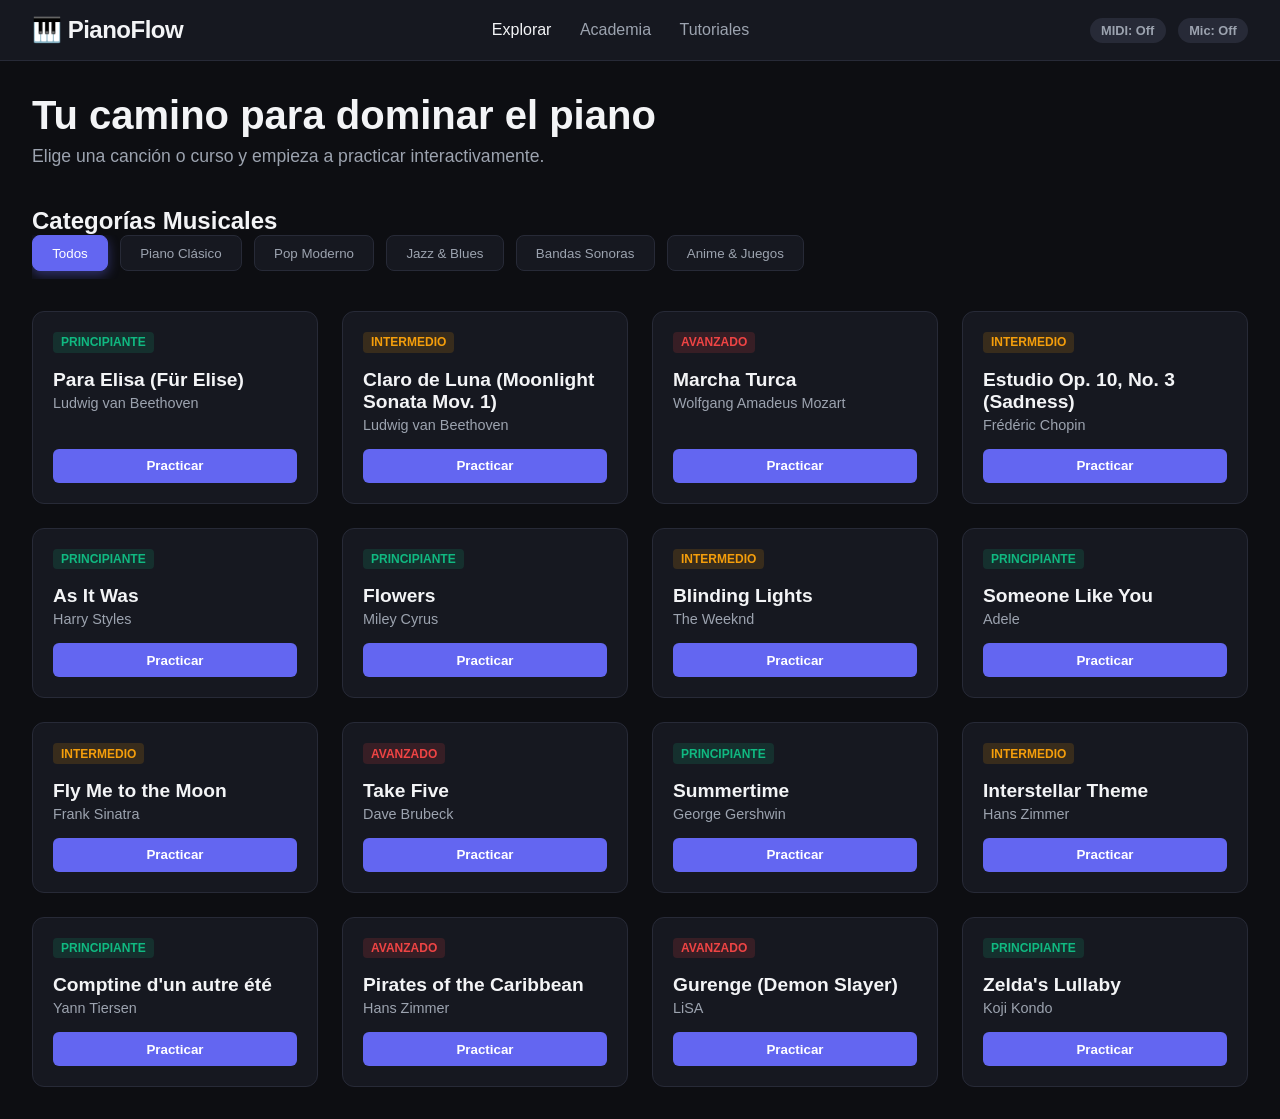
==== index.html @ f84037a0 "Academia de Piano NOCTURNA - Versión 1.0 Implementación inicial de NOCTURNA, academia interactiva de" ====
<!DOCTYPE html>
<html lang="es">
<head>
    <meta charset="UTF-8">
    <meta name="viewport" content="width=device-width, initial-scale=1.0">
    <title>PianoFlow - Aprende Piano Interactivo</title>
    <link rel="stylesheet" href="styles.css">
    <link rel="manifest" href="manifest.webmanifest">
</head>
<body>
    <header class="main-header">
        <div class="logo">🎹 PianoFlow</div>
        <nav class="nav-links">
            <a href="index.html" class="active">Explorar</a>
            <a href="academia.html">Academia</a>
            <a href="tutoriales.html">Tutoriales</a>
        </nav>
        <div class="hardware-status">
            <span id="midi-indicator" class="status-badge disconnected">MIDI: Off</span>
            <span id="mic-indicator" class="status-badge disconnected">Mic: Off</span>
        </div>
    </header>

    <main class="dashboard">
        <section class="welcome-banner">
            <h1>Tu camino para dominar el piano</h1>
            <p>Elige una canción o curso y empieza a practicar interactivamente.</p>
        </section>

        <section class="categories-section">
            <h2>Categorías Musicales</h2>
            <div class="category-tabs">
                <button class="category-btn active" data-category="all">Todos</button>
                <button class="category-btn" data-category="clasico">Piano Clásico</button>
                <button class="category-btn" data-category="pop">Pop Moderno</button>
                <button class="category-btn" data-category="jazz">Jazz & Blues</button>
                <button class="category-btn" data-category="soundtracks">Bandas Sonoras</button>
                <button class="category-btn" data-category="anime">Anime & Juegos</button>
            </div>
        </section>

        <section class="songs-section">
            <div class="songs-grid" id="songs-container">
                <!-- Se inyecta dinámicamente desde app.js -->
            </div>
        </section>
    </main>

    <script src="app.js"></script>
</body>
</html>
---- styles.css ----
/* Paleta de Colores de Nivel Premium - Modo Oscuro */
:root {
    --bg-main: #0d0e12;
    --bg-surface: #161820;
    --bg-surface-hover: #1f222e;
    --accent: #6366f1;
    --accent-glow: rgba(99, 102, 241, 0.4);
    --text-main: #f3f4f6;
    --text-muted: #9ca3af;
    --easy: #10b981;
    --medium: #f59e0b;
    --hard: #ef4444;
}

* {
    box-sizing: border-box;
    margin: 0;
    padding: 0;
}

body {
    background-color: var(--bg-main);
    color: var(--text-main);
    font-family: -apple-system, BlinkMacSystemFont, "Segoe UI", Roboto, Helvetica, Arial, sans-serif;
    overflow-x: hidden;
}

/* Header General */
.main-header {
    display: flex;
    justify-content: space-between;
    align-items: center;
    background-color: var(--bg-surface);
    padding: 1rem 2rem;
    border-bottom: 1px solid #272a37;
}

.logo {
    font-size: 1.5rem;
    font-weight: bold;
    letter-spacing: -0.5px;
}

.nav-links a {
    color: var(--text-muted);
    text-decoration: none;
    margin-right: 1.5rem;
    font-weight: 500;
    transition: color 0.3s;
}

.nav-links a:hover, .nav-links a.active {
    color: var(--text-main);
}

/* Indicadores de Hardware */
.status-badge {
    padding: 0.3rem 0.7rem;
    border-radius: 20px;
    font-size: 0.8rem;
    font-weight: bold;
    margin-left: 0.5rem;
}
.status-badge.disconnected {
    background-color: #272a37;
    color: var(--text-muted);
}
.status-badge.connected {
    background-color: var(--easy);
    color: #fff;
    box-shadow: 0 0 10px var(--easy);
}

/* Dashboard Layout */
.dashboard {
    padding: 2rem;
    max-width: 1400px;
    margin: 0 auto;
}

.welcome-banner {
    margin-bottom: 2.5rem;
}
.welcome-banner h1 {
    font-size: 2.5rem;
    margin-bottom: 0.5rem;
}
.welcome-banner p {
    color: var(--text-muted);
    font-size: 1.1rem;
}

/* Filtros de Categorías */
.category-tabs {
    display: flex;
    gap: 0.75rem;
    margin-bottom: 2rem;
    overflow-x: auto;
    padding-bottom: 0.5rem;
}

.category-btn {
    background-color: var(--bg-surface);
    color: var(--text-muted);
    border: 1px solid #272a37;
    padding: 0.6rem 1.2rem;
    border-radius: 8px;
    cursor: pointer;
    font-weight: 500;
    white-space: nowrap;
    transition: all 0.2s;
}

.category-btn:hover, .category-btn.active {
    background-color: var(--accent);
    color: #fff;
    border-color: var(--accent);
    box-shadow: 0 4px 12px var(--accent-glow);
}

/* Grid de Canciones */
.songs-grid {
    display: grid;
    grid-template-columns: repeat(auto-fill, minmax(280px, 1fr));
    gap: 1.5rem;
}

.song-card {
    background-color: var(--bg-surface);
    border: 1px solid #272a37;
    border-radius: 12px;
    padding: 1.25rem;
    display: flex;
    flex-direction: column;
    justify-content: space-between;
    transition: transform 0.3s, border-color 0.3s;
}

.song-card:hover {
    transform: translateY(-4px);
    border-color: var(--accent);
}

.song-info h3 {
    font-size: 1.2rem;
    margin-bottom: 0.25rem;
}

.song-info p {
    color: var(--text-muted);
    font-size: 0.9rem;
    margin-bottom: 1rem;
}

.difficulty-badge {
    display: inline-block;
    font-size: 0.75rem;
    font-weight: bold;
    padding: 0.2rem 0.5rem;
    border-radius: 4px;
    margin-bottom: 1rem;
    text-transform: uppercase;
}
.difficulty-badge.principiante { background: rgba(16, 185, 129, 0.15); color: var(--easy); }
.difficulty-badge.intermedio { background: rgba(245, 158, 11, 0.15); color: var(--medium); }
.difficulty-badge.avanzado { background: rgba(239, 68, 68, 0.15); color: var(--hard); }

.btn-primary {
    background-color: var(--accent);
    color: #fff;
    border: none;
    padding: 0.6rem;
    border-radius: 6px;
    font-weight: bold;
    cursor: pointer;
    transition: background 0.2s;
    width: 100%;
}

.btn-primary:hover {
    background-color: #4f46e5;
}

/* Sala de Ensayo (Estudio MIDI) */
.studio-body {
    display: flex;
    flex-direction: column;
    height: 100vh;
    overflow: hidden;
}

.studio-header {
    display: flex;
    justify-content: space-between;
    align-items: center;
    background-color: var(--bg-surface);
    padding: 0.75rem 2rem;
    border-bottom: 1px solid #272a37;
}

.btn-back {
    background: none;
    border: 1px solid #272a37;
    color: var(--text-main);
    padding: 0.5rem 1rem;
    border-radius: 6px;
    cursor: pointer;
}

.studio-controls {
    display: flex;
    align-items: center;
    gap: 2rem;
}

.control-group {
    display: flex;
    flex-direction: column;
    font-size: 0.85rem;
}

.btn-toggle {
    background-color: #272a37;
    color: var(--text-muted);
    border: none;
    padding: 0.5rem 1rem;
    border-radius: 6px;
    cursor: pointer;
    font-weight: bold;
}
.btn-toggle.active {
    background-color: var(--accent);
    color: #fff;
}

.studio-container {
    flex: 1;
    display: flex;
    flex-direction: column;
    background-color: #050608;
    position: relative;
}

.visualizer-wrapper {
    flex: 1;
    position: relative;
    width: 100%;
}

#flowkey-canvas {
    width: 100%;
    height: 100%;
    display: block;
}

.notes-cursor {
    position: absolute;
    left: 20%;
    top: 0;
    bottom: 0;
    width: 3px;
    background-color: #38bdf8;
    box-shadow: 0 0 10px #38bdf8;
    z-index: 5;
}

/* Teclado Virtual Inferior */
.piano-keyboard-container {
    height: 140px;
    background-color: #111;
    border-top: 4px solid #222;
    position: relative;
}

.piano-keyboard {
    display: flex;
    height: 100%;
    width: 100%;
    padding: 0 20px;
}

.piano-key {
    flex: 1;
    height: 100%;
    background-color: #fff;
    border: 1px solid #ccc;
    border-radius: 0 0 4px 4px;
    cursor: pointer;
    position: relative;
}

.piano-key.active-key {
    background-color: #38bdf8 !important;
}

/* Academia Extra Layout */
.academy-grid {
    display: grid;
    grid-template-columns: repeat(auto-fit, minmax(300px, 1fr));
    gap: 2rem;
    margin-top: 1rem;
}
.academy-card {
    background: var(--bg-surface);
    border: 1px solid #272a37;
    border-radius: 12px;
    padding: 2rem;
}
.academy-card h3 { margin-bottom: 0.5rem; }
.academy-card p { color: var(--text-muted); margin-bottom: 1.5rem; }
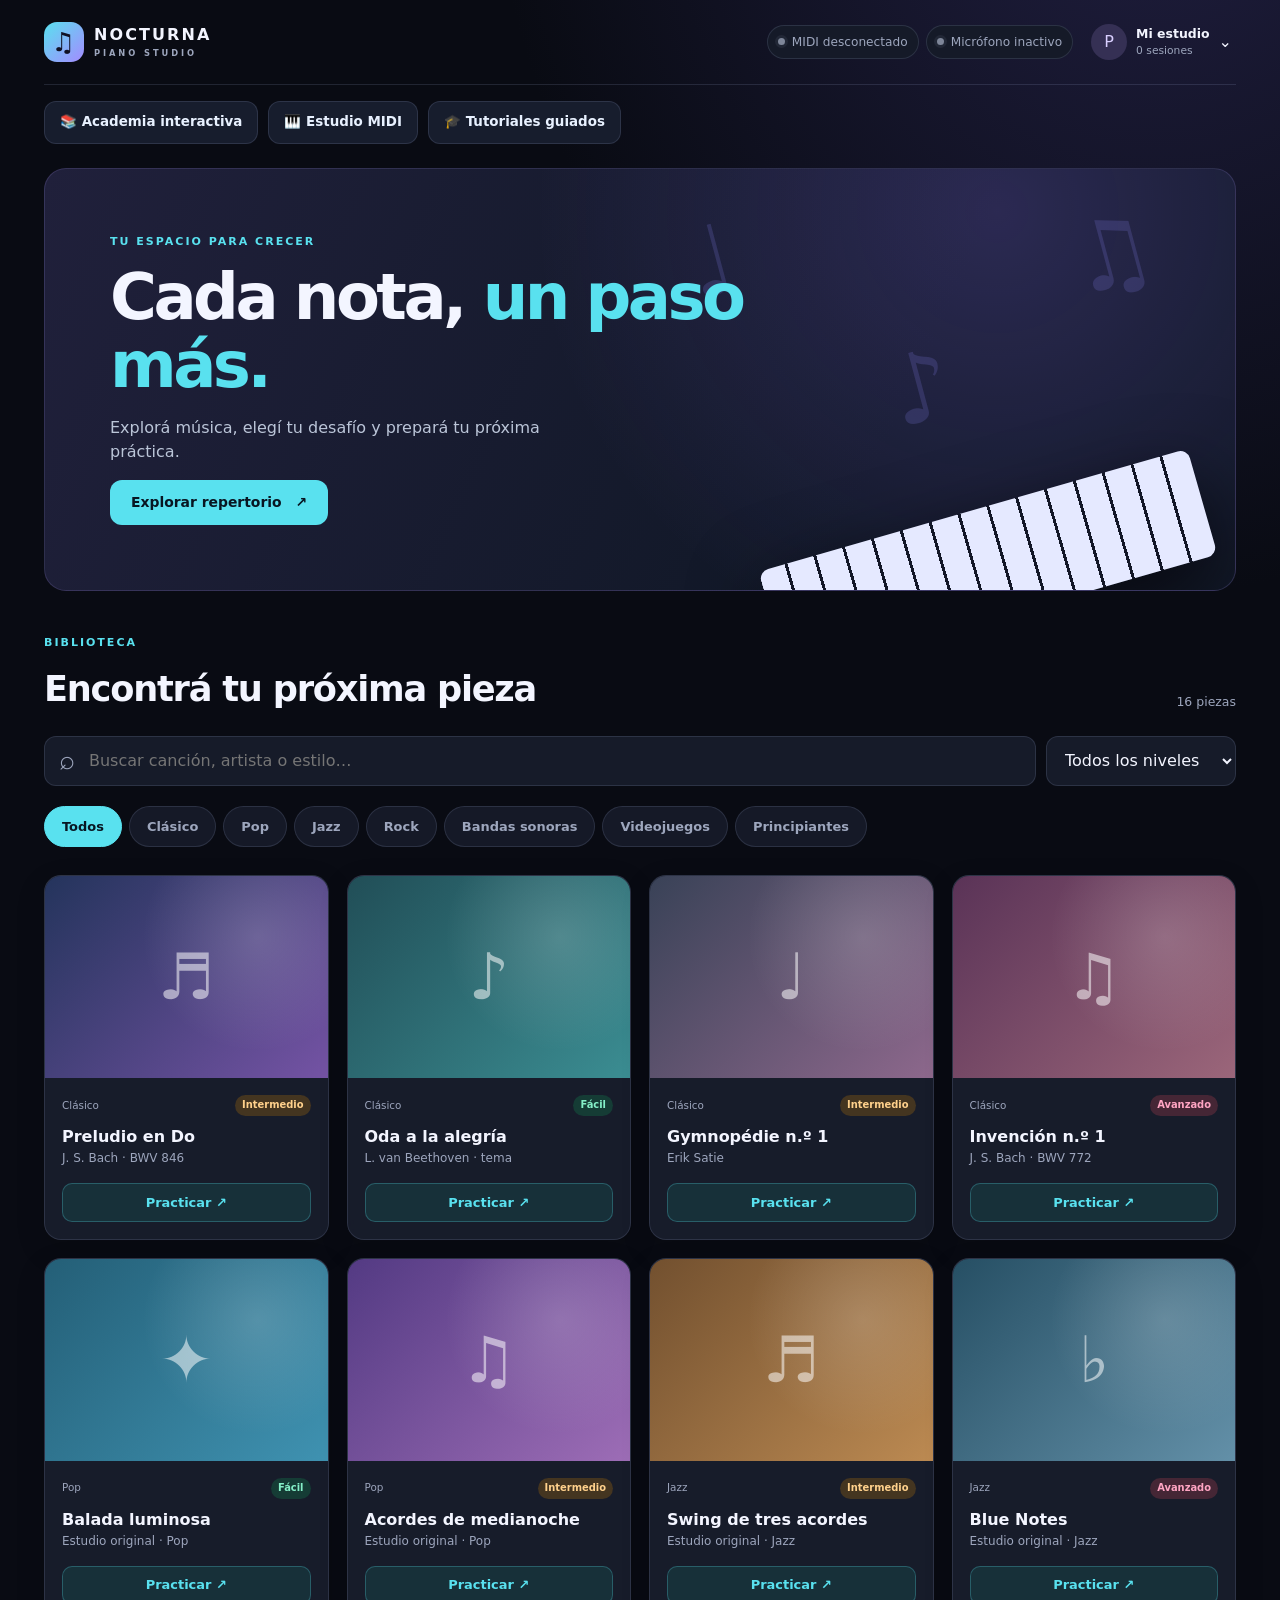
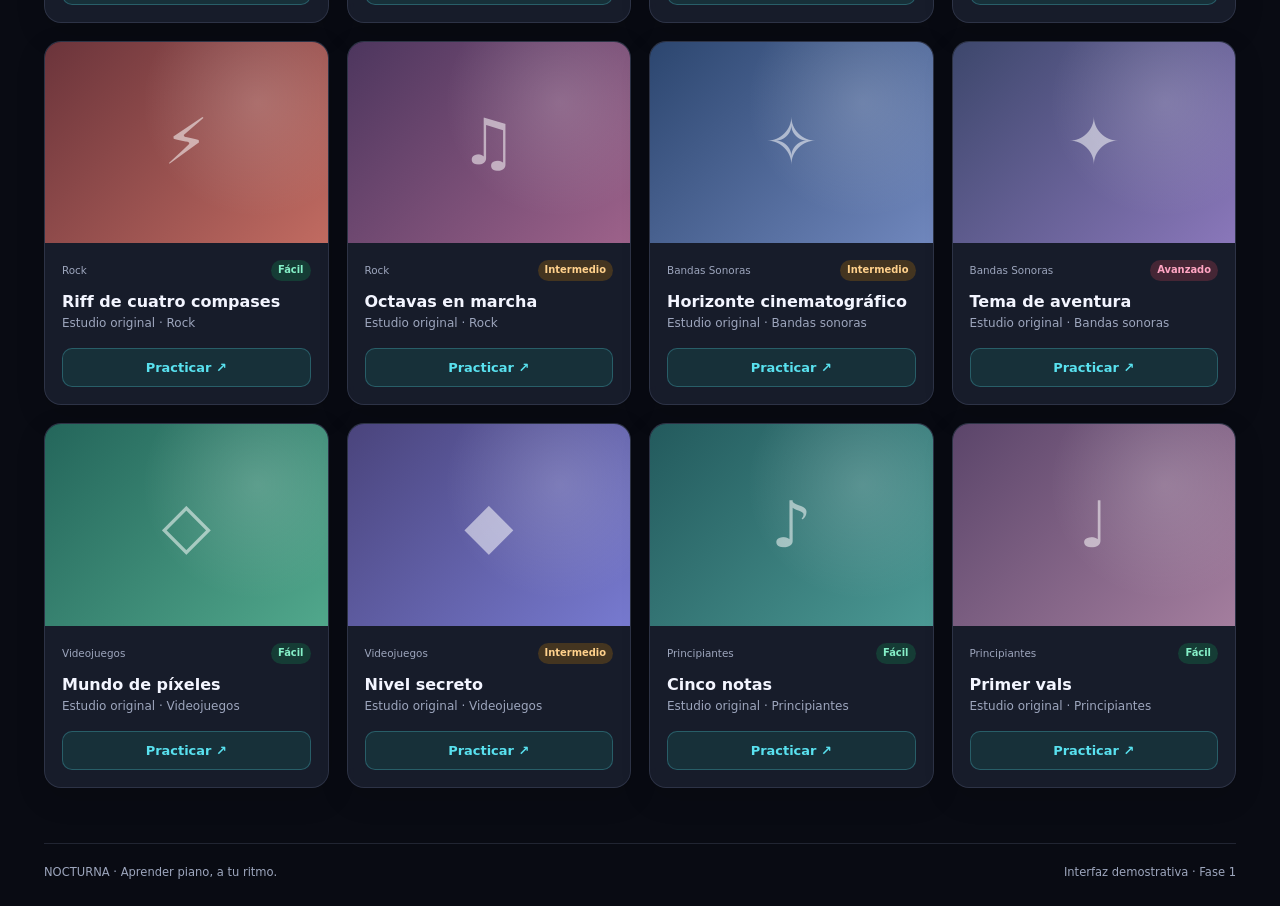
==== commit 8af24c45: "Actualiza reproductor interactivo NOCTURNA Implementación de mejoras en la academia de piano NOCTURN" ====
--- a/index.html
+++ b/index.html
@@ -1,51 +1,97 @@
-<!DOCTYPE html>
+<!doctype html>
 <html lang="es">
 <head>
-    <meta charset="UTF-8">
-    <meta name="viewport" content="width=device-width, initial-scale=1.0">
-    <title>PianoFlow - Aprende Piano Interactivo</title>
-    <link rel="stylesheet" href="styles.css">
-    <link rel="manifest" href="manifest.webmanifest">
+  <meta charset="utf-8">
+  <meta name="viewport" content="width=device-width,initial-scale=1,viewport-fit=cover">
+  <meta name="theme-color" content="#090b13">
+  <meta name="description" content="Academia de Piano: explorá repertorio y prepará tu sesión de práctica.">
+  <link rel="manifest" href="./manifest.webmanifest">
+  <link rel="icon" href="./icon.svg" type="image/svg+xml">
+  <link rel="stylesheet" href="./styles.css">
+  <script type="module" src="./app.js"></script>
+  <title>NOCTURNA — Academia de Piano</title>
 </head>
 <body>
-    <header class="main-header">
-        <div class="logo">🎹 PianoFlow</div>
-        <nav class="nav-links">
-            <a href="index.html" class="active">Explorar</a>
-            <a href="academia.html">Academia</a>
-            <a href="tutoriales.html">Tutoriales</a>
-        </nav>
-        <div class="hardware-status">
-            <span id="midi-indicator" class="status-badge disconnected">MIDI: Off</span>
-            <span id="mic-indicator" class="status-badge disconnected">Mic: Off</span>
+<div class="orientation-gate" id="orientation-gate" role="dialog" aria-modal="true" aria-labelledby="orientation-title"><div class="orientation-card"><div class="rotate-symbol" aria-hidden="true">↻</div><p class="orientation-kicker">NOCTURNA · PIANO STUDIO</p><h2 id="orientation-title">Un pequeño giro para empezar</h2><p>Girá tu dispositivo a posición horizontal para disfrutar del teclado y la práctica interactiva.</p><span class="orientation-hint">La pantalla se adapta automáticamente</span></div></div>
+<a class="skip-link" href="#main">Ir al contenido</a>
+<div class="app-shell">
+  <header class="topbar">
+    <a class="brand" href="#explorar" aria-label="Nocturna, ir al inicio">
+      <span class="brand-mark" aria-hidden="true">♫</span>
+      <span>NOCTURNA<small>PIANO STUDIO</small></span>
+    </a>
+    <div class="topbar-right">
+      <div class="hardware-status" role="group" aria-label="Estado del hardware">
+        <span class="hardware-item" id="midi-status" role="status"><i class="status-dot" aria-hidden="true"></i><span>MIDI desconectado</span></span>
+        <span class="hardware-item" id="mic-status" role="status"><i class="status-dot" aria-hidden="true"></i><span>Micrófono inactivo</span></span>
+      </div>
+      <button class="profile" id="profile-button" type="button" aria-label="Ver progreso del perfil" aria-expanded="false" aria-controls="profile-panel">
+        <span class="avatar" aria-hidden="true">P</span><span class="profile-text">Mi estudio<small id="profile-progress">0 sesiones</small></span>
+        <span aria-hidden="true">⌄</span>
+      </button>
+    </div>
+    <div class="profile-panel" id="profile-panel" hidden>
+      <strong>Tu progreso</strong>
+      <p id="profile-detail">Todavía no comenzaste una sesión.</p>
+      <p class="muted">Fase 1: progreso de apertura de prácticas, no evaluación musical.</p>
+    </div>
+  </header>
+
+  <nav class="academy-nav" aria-label="Áreas de aprendizaje"><a class="nav-chip" href="./academia.html">📚 Academia interactiva</a><a class="nav-chip" href="./estudio-midi.html">🎹 Estudio MIDI</a><a class="nav-chip" href="./tutoriales.html">🎓 Tutoriales guiados</a></nav><main id="main">
+    <section class="explore-view" id="explorar" aria-labelledby="explore-title">
+      <div class="hero">
+        <div class="hero-copy">
+          <p class="eyebrow">TU ESPACIO PARA CRECER</p>
+          <h1 id="explore-title">Cada nota, <em>un paso más.</em></h1>
+          <p>Explorá música, elegí tu desafío y prepará tu próxima práctica.</p>
+          <a href="#catalogo" class="button button-primary">Explorar repertorio <span aria-hidden="true">↗</span></a>
         </div>
-    </header>
+        <div class="hero-art" aria-hidden="true"><span>♩</span><span>♪</span><span>♫</span><div class="hero-keys"></div></div>
+      </div>
 
-    <main class="dashboard">
-        <section class="welcome-banner">
-            <h1>Tu camino para dominar el piano</h1>
-            <p>Elige una canción o curso y empieza a practicar interactivamente.</p>
-        </section>
+      <section class="catalog-section" id="catalogo" aria-labelledby="catalog-title">
+        <div class="section-head"><div><p class="eyebrow">BIBLIOTECA</p><h2 id="catalog-title">Encontrá tu próxima pieza</h2></div><span class="count" id="results-count" aria-live="polite"></span></div>
+        <div class="catalog-controls">
+          <label class="search"><span aria-hidden="true">⌕</span><span class="sr-only">Buscar por canción, autor o estilo</span><input id="song-search" type="search" placeholder="Buscar canción, artista o estilo…" autocomplete="off"></label>
+          <label class="difficulty-filter"><span class="sr-only">Filtrar por dificultad</span><select id="difficulty-filter"><option value="all">Todos los niveles</option><option value="facil">Fácil</option><option value="intermedio">Intermedio</option><option value="avanzado">Avanzado</option></select></label>
+        </div>
+        <div class="tabs" role="tablist" aria-label="Categorías musicales" id="category-tabs">
+          <button type="button" role="tab" aria-selected="true" tabindex="0" data-category="Todos">Todos</button>
+          <button type="button" role="tab" aria-selected="false" tabindex="-1" data-category="Clásico">Clásico</button>
+          <button type="button" role="tab" aria-selected="false" tabindex="-1" data-category="Pop">Pop</button>
+          <button type="button" role="tab" aria-selected="false" tabindex="-1" data-category="Jazz">Jazz</button>
+          <button type="button" role="tab" aria-selected="false" tabindex="-1" data-category="Rock">Rock</button>
+          <button type="button" role="tab" aria-selected="false" tabindex="-1" data-category="Bandas Sonoras">Bandas sonoras</button>
+          <button type="button" role="tab" aria-selected="false" tabindex="-1" data-category="Videojuegos">Videojuegos</button>
+          <button type="button" role="tab" aria-selected="false" tabindex="-1" data-category="Principiantes">Principiantes</button>
+        </div>
+        <div class="song-grid" id="song-grid" aria-live="polite"></div>
+        <p class="empty-state" id="empty-state" hidden>No encontramos piezas con esos filtros. Probá otra búsqueda.</p>
+      </section>
+    </section>
 
-        <section class="categories-section">
-            <h2>Categorías Musicales</h2>
-            <div class="category-tabs">
-                <button class="category-btn active" data-category="all">Todos</button>
-                <button class="category-btn" data-category="clasico">Piano Clásico</button>
-                <button class="category-btn" data-category="pop">Pop Moderno</button>
-                <button class="category-btn" data-category="jazz">Jazz & Blues</button>
-                <button class="category-btn" data-category="soundtracks">Bandas Sonoras</button>
-                <button class="category-btn" data-category="anime">Anime & Juegos</button>
-            </div>
-        </section>
-
-        <section class="songs-section">
-            <div class="songs-grid" id="songs-container">
-                <!-- Se inyecta dinámicamente desde app.js -->
-            </div>
-        </section>
-    </main>
-
-    <script src="app.js"></script>
+    <section class="player-view" id="practica" aria-labelledby="player-title" hidden>
+      <div class="player-heading"><button class="back-link" id="back-button" type="button">← Volver al catálogo</button><div><p class="eyebrow">ESTUDIO INTERACTIVO · FASE 1</p><h1 id="player-title">Prepará tu práctica</h1><p id="player-artist" class="muted"></p></div></div>
+      <div class="player-shell">
+        <div class="player-toolbar">
+          <div class="tool-group">
+            <button class="tool-button" id="metronome-button" type="button" aria-pressed="false" title="Activar metrónomo visual">♩ <span>Metrónomo</span></button>
+            <button class="tool-button active" id="mode-button" type="button" aria-pressed="true" title="Alternar modo de práctica">◷ <span id="mode-label">Modo espera</span></button>
+          </div>
+          <div class="tool-group bpm-group"><label for="bpm-range">Velocidad <output id="bpm-value" for="bpm-range">80 BPM</output></label><input id="bpm-range" type="range" min="40" max="180" step="5" value="80"></div>
+        </div>
+        <div class="progress-row"><span id="progress-label">Preparación · 0%</span><progress id="song-progress" max="100" value="0">0%</progress><span id="progress-percent">0%</span></div>
+        <div class="score-stage" id="score-stage" aria-label="Área de partitura, pendiente de implementación en Fase 4">
+          <div class="stage-top"><span class="stage-tag"><i class="status-dot" aria-hidden="true"></i> VISTA PREVIA</span><span>4/4 · Do mayor</span></div>
+          <div class="staff-preview" aria-hidden="true"><div class="staff-lines"><span class="clef">𝄞</span><span class="mock-note n1">●</span><span class="mock-note n2">●</span><span class="mock-note n3">●</span><span class="mock-note n4">●</span><span class="cursor"></span></div><div class="staff-lines bass"><span class="clef">𝄢</span><span class="mock-note n2">●</span><span class="mock-note n3">●</span><span class="mock-note n1">●</span></div></div>
+          <div class="stage-message"><strong>Tu partitura aparecerá acá</strong><span>En esta fase se valida el diseño del reproductor. La lectura, sincronización y captura MIDI se incorporarán después.</span></div>
+          <div class="keyboard-preview" aria-hidden="true"></div>
+        </div>
+        <div class="player-footer"><p id="practice-feedback" role="status">Modo espera seleccionado. La detección de notas todavía no está implementada.</p><button class="button button-secondary" id="reset-button" type="button">Restablecer vista</button></div>
+      </div>
+    </section>
+  </main>
+  <footer class="site-footer"><span>NOCTURNA · Aprender piano, a tu ritmo.</span><span>Interfaz demostrativa · Fase 1</span></footer>
+</div>
 </body>
-</html>
+</html>
--- a/styles.css
+++ b/styles.css
@@ -1,310 +1,44 @@
-/* Paleta de Colores de Nivel Premium - Modo Oscuro */
-:root {
-    --bg-main: #0d0e12;
-    --bg-surface: #161820;
-    --bg-surface-hover: #1f222e;
-    --accent: #6366f1;
-    --accent-glow: rgba(99, 102, 241, 0.4);
-    --text-main: #f3f4f6;
-    --text-muted: #9ca3af;
-    --easy: #10b981;
-    --medium: #f59e0b;
-    --hard: #ef4444;
-}
+/* NOCTURNA — Fase 1 · Mobile first, sin dependencias */
+:root{color-scheme:dark;--color-bg-primary:#090b13;--color-surface:#131725;--color-surface-raised:#1b2032;--color-accent:#59e1ef;--color-violet:#a48bff;--color-text:#f3f5ff;--color-muted:#9da6bd;--color-border:rgba(191,204,255,.13);--color-success:#63e6b0;--color-warning:#ffd58c;--color-danger:#ff9aaf;--font-main:Inter,ui-sans-serif,system-ui,-apple-system,"Segoe UI",sans-serif;--radius-lg:22px;--shadow-soft:0 20px 60px rgba(0,0,0,.24)}
+*{box-sizing:border-box}html{scroll-behavior:smooth}body{margin:0;background:radial-gradient(ellipse 70% 45% at 90% -10%,#222044 0,transparent 75%),var(--color-bg-primary);color:var(--color-text);font-family:var(--font-main);line-height:1.5;min-height:100vh}button,input,select{font:inherit}button{cursor:pointer}a{color:inherit;text-decoration:none}button:focus-visible,a:focus-visible,input:focus-visible,select:focus-visible{outline:3px solid var(--color-accent);outline-offset:3px}button:disabled{opacity:.55;cursor:not-allowed}[hidden]{display:none!important}.sr-only{position:absolute;width:1px;height:1px;padding:0;margin:-1px;overflow:hidden;clip:rect(0,0,0,0);white-space:nowrap;border:0}.skip-link{position:absolute;top:-100px;left:16px;background:var(--color-accent);color:#06111a;padding:12px;z-index:99}.skip-link:focus{top:8px}
+.app-shell{width:min(100%,1500px);margin:auto;padding:0 18px}.topbar{position:relative;display:flex;align-items:center;justify-content:space-between;gap:12px;padding:20px 0;border-bottom:1px solid var(--color-border)}.brand{display:flex;align-items:center;gap:10px;font-size:1rem;font-weight:850;letter-spacing:.13em;line-height:1.1}.brand small{display:block;font-size:.52rem;letter-spacing:.35em;color:var(--color-muted);margin-top:6px}.brand-mark{display:grid;place-items:center;width:40px;height:40px;border-radius:13px;background:linear-gradient(135deg,var(--color-accent),var(--color-violet));color:#101124;font-size:1.65rem}.topbar-right{display:flex;align-items:center;gap:14px}.hardware-status{display:flex;flex-wrap:wrap;gap:7px}.hardware-item{display:inline-flex;align-items:center;gap:7px;border:1px solid var(--color-border);background:#151a28;border-radius:99px;padding:7px 10px;color:var(--color-muted);font-size:.69rem;white-space:nowrap}.status-dot{display:inline-block;width:7px;height:7px;flex:none;border-radius:50%;background:#7e8699;box-shadow:0 0 0 3px rgba(126,134,153,.12)}.hardware-item.connected .status-dot{background:var(--color-success);box-shadow:0 0 0 3px rgba(99,230,176,.16)}.hardware-item.connected{color:var(--color-success)}.profile{display:flex;align-items:center;gap:9px;background:transparent;color:var(--color-text);border:0;text-align:left;padding:4px}.avatar{display:grid;place-items:center;width:36px;height:36px;border-radius:50%;background:#353054;color:#d9cfff}.profile-text{font-size:.78rem;font-weight:700}.profile-text small{display:block;color:var(--color-muted);font-size:.67rem;font-weight:400}.profile-panel{position:absolute;z-index:20;right:0;top:calc(100% - 5px);width:min(320px,95vw);padding:20px;background:#1c2234;border:1px solid var(--color-border);border-radius:16px;box-shadow:var(--shadow-soft)}.profile-panel p{font-size:.85rem;margin-bottom:0}
+.hero{position:relative;display:grid;grid-template-columns:1fr;min-height:300px;overflow:hidden;margin:24px 0 44px;padding:32px 26px;border:1px solid rgba(179,158,255,.16);border-radius:var(--radius-lg);background:radial-gradient(circle at 80% 10%,rgba(147,111,255,.2),transparent 45%),linear-gradient(115deg,#20203b,#111827 70%)}.hero-copy{position:relative;z-index:1;max-width:650px}.eyebrow{margin:0 0 12px;color:var(--color-accent);font-size:.69rem;font-weight:800;letter-spacing:.18em}.hero h1{margin:0;font-size:clamp(2.15rem,5vw,4.2rem);line-height:1.07;letter-spacing:-.055em}.hero h1 em{font-style:normal;color:var(--color-accent)}.hero p:not(.eyebrow){color:#bbc5d8;max-width:500px}.button{display:inline-flex;align-items:center;justify-content:center;gap:14px;min-height:45px;padding:11px 20px;border-radius:12px;border:1px solid transparent;font-size:.87rem;font-weight:750;transition:transform .2s ease,filter .2s ease,background .2s ease}.button:hover{transform:translateY(-2px);filter:brightness(1.09)}.button-primary{background:var(--color-accent);color:#081622}.button-secondary{border-color:var(--color-border);background:#252b3b;color:var(--color-text)}.hero-art{display:none;position:absolute;inset:0 0 0 50%;overflow:hidden}.hero-art>span{position:absolute;font-size:6rem;color:rgba(144,137,255,.18);transform:rotate(-15deg)}.hero-art>span:nth-child(1){top:5%;left:8%}.hero-art>span:nth-child(2){top:35%;left:42%}.hero-art>span:nth-child(3){top:3%;left:72%}.hero-keys{position:absolute;bottom:-28px;right:4%;width:75%;height:110px;transform:rotate(-16deg);border-radius:10px;background:repeating-linear-gradient(90deg,#e5e9ff 0 27px,#131727 27px 30px);box-shadow:0 30px 80px #000a}
+.section-head{display:flex;justify-content:space-between;align-items:end;gap:12px}.section-head h2{margin:0 0 20px;font-size:clamp(1.5rem,3vw,2.2rem);letter-spacing:-.035em}.count{font-size:.78rem;color:var(--color-muted);margin-bottom:24px}.catalog-controls{display:grid;gap:10px;grid-template-columns:1fr;margin-bottom:20px}.search{display:flex;align-items:center;gap:12px;background:#161b29;border:1px solid var(--color-border);border-radius:12px;padding:0 14px}.search>span{font-size:1.7rem;color:var(--color-muted)}.search input{width:100%;min-height:48px;background:transparent;color:var(--color-text);border:0;outline:0}.search:focus-within{border-color:var(--color-accent)}.difficulty-filter select{min-height:50px;width:100%;border:1px solid var(--color-border);border-radius:12px;background:#161b29;color:var(--color-text);padding:0 14px}.tabs{display:flex;overflow:auto;gap:7px;padding:0 0 14px;margin-bottom:14px;scrollbar-width:thin}.tabs button{flex:none;padding:10px 17px;border-radius:99px;border:1px solid var(--color-border);background:#151927;color:var(--color-muted);font-size:.81rem;font-weight:650}.tabs button[aria-selected=true]{background:var(--color-accent);border-color:var(--color-accent);color:#081622}.song-grid{display:grid;grid-template-columns:repeat(2,minmax(0,1fr));gap:14px}.song-card{min-width:0;overflow:hidden;border:1px solid var(--color-border);border-radius:17px;background:rgba(28,33,49,.8);backdrop-filter:blur(14px);box-shadow:0 10px 30px rgba(0,0,0,.13);transition:transform .22s ease,box-shadow .22s ease,border-color .22s ease}.song-card:hover{transform:translateY(-4px);box-shadow:var(--shadow-soft);border-color:rgba(89,225,239,.38)}.cover{position:relative;display:grid;place-items:center;aspect-ratio:1.6;overflow:hidden;background:linear-gradient(135deg,var(--cover-a),var(--cover-b));font-size:clamp(2rem,5vw,4rem);color:#fff8}.cover:after{content:"";position:absolute;inset:0;background:radial-gradient(circle at 75% 30%,#ffffff2a,transparent 45%)}.card-body{padding:14px}.card-meta{display:flex;justify-content:space-between;align-items:center;gap:4px;font-size:.65rem;color:var(--color-muted)}.difficulty{border-radius:99px;padding:3px 7px;font-size:.62rem;font-weight:800;white-space:nowrap}.difficulty.facil{background:#153c35;color:#85f0c8}.difficulty.intermedio{background:#443520;color:#ffd18c}.difficulty.avanzado{background:#452635;color:#ffa5c3}.song-card h3{font-size:1rem;margin:11px 0 2px;line-height:1.25;overflow-wrap:anywhere}.artist{color:var(--color-muted);font-size:.75rem;margin:0 0 16px}.practice-button{display:block;width:100%;min-height:39px;border-radius:10px;border:1px solid rgba(89,225,239,.26);background:#173039;color:var(--color-accent);font-weight:750;font-size:.81rem}.practice-button:hover{background:#1d4550}.empty-state{padding:36px;text-align:center;color:var(--color-muted);border:1px dashed var(--color-border);border-radius:14px}
+.player-view{padding:26px 0 40px}.player-heading{display:flex;flex-direction:column;align-items:flex-start;gap:18px;margin-bottom:22px}.back-link{background:none;border:0;color:var(--color-accent);padding:8px 0;font-weight:700}.player-heading h1{font-size:clamp(1.5rem,3vw,2.4rem);margin:0}.muted{color:var(--color-muted)}.player-heading p:last-child{margin:6px 0 0}.player-shell{background:#121725;border:1px solid var(--color-border);border-radius:20px;padding:14px;box-shadow:var(--shadow-soft)}.player-toolbar{display:flex;flex-direction:column;gap:18px;justify-content:space-between;padding:5px 2px 18px}.tool-group{display:flex;align-items:center;gap:8px;flex-wrap:wrap}.tool-button{padding:10px 12px;border:1px solid var(--color-border);background:#202637;border-radius:10px;color:var(--color-text);font-size:.78rem}.tool-button.active{border-color:var(--color-accent);color:var(--color-accent);background:#16343d}.bpm-group{display:flex;flex-direction:column;align-items:stretch;gap:6px}.bpm-group label{font-size:.75rem;color:var(--color-muted)}.bpm-group output{font-weight:800;color:var(--color-text);margin-left:10px}.bpm-group input{accent-color:var(--color-accent);width:100%}.progress-row{display:grid;grid-template-columns:auto minmax(0,1fr) auto;align-items:center;gap:10px;margin-bottom:12px;color:var(--color-muted);font-size:.7rem}.progress-row progress{width:100%;height:7px;accent-color:var(--color-accent)}.score-stage{position:relative;display:flex;flex-direction:column;min-height:390px;overflow:hidden;border:1px solid #252a39;border-radius:15px;background:radial-gradient(ellipse at 50% 10%,#1b2335,#090c15 65%)}.stage-top{display:flex;justify-content:space-between;padding:17px;gap:10px;color:var(--color-muted);font-size:.69rem}.stage-tag{display:flex;align-items:center;gap:8px;color:var(--color-accent);font-weight:750}.stage-tag .status-dot{background:var(--color-accent)}.staff-preview{width:min(85%,640px);margin:30px auto 0;opacity:.5}.staff-lines{position:relative;height:75px;margin:0 0 25px;background:repeating-linear-gradient(to bottom,transparent 0 13px,#aebbd2 13px 14px,transparent 14px 15px)}.clef{position:absolute;top:-24px;left:5px;font-size:5.5rem;line-height:1}.mock-note{position:absolute;font-size:1.35rem;color:#d6e6fa}.n1{left:29%;top:8px}.n2{left:43%;top:25px}.n3{left:57%;top:0}.n4{left:72%;top:16px}.cursor{position:absolute;top:-8px;bottom:-8px;left:25%;width:3px;background:var(--color-accent);box-shadow:0 0 18px var(--color-accent)}.stage-message{display:flex;flex-direction:column;align-items:center;gap:7px;text-align:center;margin:8px auto 35px;padding:0 24px;max-width:470px}.stage-message strong{font-size:1rem}.stage-message span{font-size:.76rem;color:var(--color-muted)}.keyboard-preview{margin-top:auto;height:64px;background:repeating-linear-gradient(90deg,#cfd6e5 0 28px,#222734 28px 30px);opacity:.24;border-radius:0 0 12px 12px}.player-footer{display:flex;flex-wrap:wrap;justify-content:space-between;align-items:center;gap:10px;padding:14px 3px 0}.player-footer p{font-size:.77rem;color:var(--color-muted);max-width:660px}.site-footer{display:flex;flex-wrap:wrap;justify-content:space-between;gap:10px;margin:55px 0 25px;padding-top:20px;border-top:1px solid var(--color-border);font-size:.72rem;color:var(--color-muted)}
+@media(min-width:640px){.app-shell{padding:0 28px}.catalog-controls{grid-template-columns:minmax(0,1fr) 190px}.song-grid{grid-template-columns:repeat(3,minmax(0,1fr));gap:18px}.cover{aspect-ratio:1.4}.card-body{padding:17px}.hero{padding:50px}.hero-art{display:block}.player-toolbar{flex-direction:row;align-items:center}.bpm-group{min-width:170px}.player-shell{padding:22px}.score-stage{min-height:470px}}
+@media(min-width:1024px){.app-shell{padding:0 44px}.song-grid{grid-template-columns:repeat(4,minmax(0,1fr))}.hero{min-height:355px;padding:65px}.player-heading{flex-direction:row;align-items:center;gap:50px}.hardware-item{font-size:.76rem}}
+@media(max-width:580px){.topbar{align-items:flex-start}.topbar-right{flex-direction:column-reverse;align-items:flex-end;gap:6px}.hardware-status{flex-direction:column;align-items:flex-end}.hardware-item{padding:4px 7px;font-size:.62rem}.profile-text{display:none}.brand{font-size:.84rem}.song-card h3{font-size:.88rem}.card-body{padding:11px}.card-meta{align-items:flex-start;flex-direction:column}.cover{aspect-ratio:1.25}.progress-row{grid-template-columns:1fr auto}.progress-row progress{grid-column:1/-1;grid-row:2}}
+@media(prefers-reduced-motion:reduce){*,*:before,*:after{scroll-behavior:auto!important;transition:none!important;animation:none!important}}
 
-* {
-    box-sizing: border-box;
-    margin: 0;
-    padding: 0;
-}
+.academy-nav{display:flex;gap:10px;flex-wrap:wrap;padding:16px 0 0}.nav-chip{display:inline-flex;align-items:center;min-height:43px;border:1px solid var(--color-border);background:#171d2d;color:#e8f1ff;padding:9px 15px;border-radius:12px;font-size:.84rem;font-weight:750}.nav-chip:hover{border-color:var(--color-accent);background:#223449}
 
-body {
-    background-color: var(--bg-main);
-    color: var(--text-main);
-    font-family: -apple-system, BlinkMacSystemFont, "Segoe UI", Roboto, Helvetica, Arial, sans-serif;
-    overflow-x: hidden;
-}
 
-/* Header General */
-.main-header {
-    display: flex;
-    justify-content: space-between;
-    align-items: center;
-    background-color: var(--bg-surface);
-    padding: 1rem 2rem;
-    border-bottom: 1px solid #272a37;
-}
+/* NOCTURNA · motor de práctica horizontal y adaptable */
+.orientation-gate{display:none;position:fixed;inset:0;z-index:9999;align-items:center;justify-content:center;padding:28px;background:radial-gradient(circle at 50% 35%,#202b49 0,#090d18 65%);color:#f5f7ff;text-align:center}
+.orientation-card{width:min(430px,100%);padding:30px 24px;border:1px solid rgba(155,177,255,.22);border-radius:26px;background:rgba(19,25,43,.88);box-shadow:0 25px 90px #0009;backdrop-filter:blur(18px)}
+.rotate-symbol{display:grid;place-items:center;width:86px;height:86px;margin:0 auto 22px;border:1px solid #59e1ef66;border-radius:25px;color:#59e1ef;font-size:3.4rem;animation:rotate-device 2.8s ease-in-out infinite}
+.orientation-kicker{color:#59e1ef;font-size:.68rem;font-weight:800;letter-spacing:.2em}.orientation-card h2{margin:8px 0;font-size:1.65rem;line-height:1.1}.orientation-card p:not(.orientation-kicker){color:#c0c9dc;font-size:.9rem;line-height:1.6}.orientation-hint{display:inline-block;margin-top:12px;color:#91a0bd;font-size:.72rem}
+@keyframes rotate-device{0%,15%{transform:rotate(0) scale(1)}45%,70%{transform:rotate(90deg) scale(1.05)}100%{transform:rotate(90deg) scale(1)}}
+@media (max-width:800px) and (orientation:portrait){.orientation-gate{display:flex}}
+.premium-player{display:flex;flex-direction:column;gap:10px;min-height:0;margin:12px 0 0;padding:14px;border:1px solid rgba(199,154,69,.23);border-radius:20px;background:linear-gradient(145deg,#121d30,#0b1220 72%);color:#f7f4ec;box-shadow:0 18px 55px rgba(12,20,34,.18)}
+.premium-player-head,.player-controls,.live-keyboard-label{display:flex;align-items:center;justify-content:space-between;gap:12px;flex-wrap:wrap}.premium-player-head h3{margin:4px 0;color:#fff;font-size:1.15rem}.premium-player-head p{margin:3px 0 0;color:#aebbd0;font-size:.73rem}.engine-badges{display:flex;gap:7px;flex-wrap:wrap}.engine-badge{border:1px solid #60708a66;border-radius:99px;padding:6px 9px;color:#b8c5d8;font-size:.65rem;white-space:nowrap}.engine-badge.connected{border-color:#4bd5a2;color:#8bf0c5}.player-controls{padding:8px 0}.engine-play{display:inline-flex;align-items:center;justify-content:center;gap:10px;min-width:160px;min-height:48px;padding:10px 18px;border:0;border-radius:13px;background:linear-gradient(135deg,#f1d49a,#c79a45);color:#17243a;font-weight:900;box-shadow:0 8px 22px #c79a4533}.engine-play span{font-size:.86rem}.engine-reset{width:45px;height:45px;border:1px solid #71809b66;border-radius:12px;background:#202c40;color:#f5e8cc;font-size:1.5rem}.volume-control{display:flex;align-items:center;gap:9px;color:#c1cad8;font-size:.72rem}.volume-control input{width:110px;accent-color:#d6b16c}.wait-control{display:flex;align-items:center;gap:7px;color:#d9e1ee;font-size:.75rem}.wait-control input{accent-color:#59e1ef}.engine-time{margin-left:auto;color:#aebbd0;font-variant-numeric:tabular-nums;font-size:.78rem}
+.falling-stage{position:relative;min-height:180px;height:clamp(180px,34vh,360px);overflow:hidden;border:1px solid #71809b33;border-radius:14px;background:linear-gradient(180deg,#101a2b,#0a101c);isolation:isolate}.falling-stage canvas{display:block;width:100%;height:100%}.execution-line{position:absolute;left:0;right:0;bottom:15%;height:2px;background:#59e1ef;box-shadow:0 0 14px #59e1efaa;pointer-events:none}.execution-line span{position:absolute;right:8px;top:-19px;color:#59e1ef;font-size:.55rem;font-weight:900;letter-spacing:.15em}.live-keyboard-wrap{min-width:0}.live-keyboard-label{padding:3px 2px 8px;color:#e9e2d3;font-size:.67rem}.live-keyboard-label span{color:#aebbd0;font-size:.66rem}.live-keyboard{position:relative;display:flex;width:100%;height:clamp(82px,17vh,142px);overflow:hidden;border-radius:0 0 9px 9px;background:#090d16;touch-action:pan-y;user-select:none}.live-key{position:relative;flex:1;min-width:0;height:100%;border:1px solid #9aa4b4;border-top:0;border-radius:0 0 5px 5px;background:linear-gradient(180deg,#fff 0%,#e5e8ed 100%);color:#5d6879;z-index:1;display:flex;align-items:flex-end;justify-content:center;padding:0 0 7px;font-size:clamp(.48rem,1.1vw,.68rem)}.live-key.black{position:absolute;top:0;height:62%;width:3.1%;z-index:3;border:1px solid #05070c;border-radius:0 0 4px 4px;background:linear-gradient(90deg,#080b11,#303b4b 50%,#080b11);color:#fff;padding-bottom:4px;box-shadow:0 4px 6px #0008}.live-key.active{background:#d8b76f!important;color:#17243a;box-shadow:inset 0 -7px 0 #9b7130,0 0 18px #f4cf7c88}.live-key.expected{background:#b7f0e5!important;box-shadow:inset 0 -7px 0 #4b9e91,0 0 18px #59e1ef88}.engine-footnote{color:#8e9bb2;font-size:.62rem;line-height:1.45}.legacy-mode-controls,.studio-sheet,.studio-controlbar,.studio-progress,.studio-feedback,.studio-keyboard-head,.studio-keys,.studio-help{display:none!important}
+@media (orientation:landscape) and (max-height:520px){.topbar{position:relative;padding-top:9px;padding-bottom:9px}.shell{padding-top:8px;padding-bottom:12px}.studio-hero{display:none}.studio-layout{grid-template-columns:minmax(150px,210px) minmax(0,1fr);gap:12px}.studio-side{max-height:calc(100vh - 85px);overflow:auto}.studio-main{min-width:0}.premium-player{gap:5px;margin-top:4px;padding:8px}.premium-player-head h3{font-size:.95rem}.premium-player-head p{font-size:.62rem}.player-controls{padding:2px 0}.engine-play{min-height:38px;min-width:130px}.engine-reset{height:36px;width:38px}.falling-stage{height:clamp(120px,31vh,190px);min-height:120px}.live-keyboard{height:clamp(65px,18vh,95px)}.engine-footnote{display:none}.studio-toolbar{margin-bottom:4px}.studio-modes{display:none}}
+@media(max-width:520px){.premium-player{padding:10px}.engine-play{min-width:132px}.volume-control input{width:75px}.engine-time{margin-left:0}.live-keyboard{height:94px}}
+@media(prefers-reduced-motion:reduce){.rotate-symbol{animation:none}}
 
-.logo {
-    font-size: 1.5rem;
-    font-weight: bold;
-    letter-spacing: -0.5px;
-}
+/* El estudio activo toma el viewport completo: sin scroll vertical de la página. */
+body:has(#studio.active){overflow:hidden}
+body:has(#studio.active) .topbar,body:has(#studio.active) .nav,body:has(#studio.active) .app-footer{display:none!important}
+body:has(#studio.active) #studio{position:fixed;inset:0;z-index:100;display:flex!important;flex-direction:column;width:100%;height:100vh;height:100dvh;max-height:100dvh;overflow:hidden;padding:12px 16px;background:var(--cream)}
+body:has(#studio.active) .studio-hero{display:none}
+body:has(#studio.active) .studio-layout{display:grid;grid-template-columns:minmax(170px,225px) minmax(0,1fr);flex:1;min-height:0;overflow:hidden;gap:12px}
+body:has(#studio.active) .studio-side{min-height:0;overflow:hidden;display:flex;flex-direction:column}
+body:has(#studio.active) .studio-list{min-height:0;overflow:auto}
+body:has(#studio.active) .studio-main{min-height:0;overflow:hidden;display:flex;flex-direction:column}
+body:has(#studio.active) .premium-player{flex:1;min-height:0;overflow:hidden}
+body:has(#studio.active) .falling-stage{flex:1;min-height:100px;height:auto}
+body:has(#studio.active) .live-keyboard{flex:none}
+@media(max-width:700px) and (orientation:landscape){body:has(#studio.active) #studio{padding:7px 9px}body:has(#studio.active) .studio-layout{grid-template-columns:minmax(115px,155px) minmax(0,1fr);gap:7px}body:has(#studio.active) .studio-side-title{font-size:.7rem}body:has(#studio.active) .premium-player{padding:7px;gap:4px}body:has(#studio.active) .falling-stage{min-height:75px}body:has(#studio.active) .live-keyboard{height:68px}}
 
-.nav-links a {
-    color: var(--text-muted);
-    text-decoration: none;
-    margin-right: 1.5rem;
-    font-weight: 500;
-    transition: color 0.3s;
-}
-
-.nav-links a:hover, .nav-links a.active {
-    color: var(--text-main);
-}
-
-/* Indicadores de Hardware */
-.status-badge {
-    padding: 0.3rem 0.7rem;
-    border-radius: 20px;
-    font-size: 0.8rem;
-    font-weight: bold;
-    margin-left: 0.5rem;
-}
-.status-badge.disconnected {
-    background-color: #272a37;
-    color: var(--text-muted);
-}
-.status-badge.connected {
-    background-color: var(--easy);
-    color: #fff;
-    box-shadow: 0 0 10px var(--easy);
-}
-
-/* Dashboard Layout */
-.dashboard {
-    padding: 2rem;
-    max-width: 1400px;
-    margin: 0 auto;
-}
-
-.welcome-banner {
-    margin-bottom: 2.5rem;
-}
-.welcome-banner h1 {
-    font-size: 2.5rem;
-    margin-bottom: 0.5rem;
-}
-.welcome-banner p {
-    color: var(--text-muted);
-    font-size: 1.1rem;
-}
-
-/* Filtros de Categorías */
-.category-tabs {
-    display: flex;
-    gap: 0.75rem;
-    margin-bottom: 2rem;
-    overflow-x: auto;
-    padding-bottom: 0.5rem;
-}
-
-.category-btn {
-    background-color: var(--bg-surface);
-    color: var(--text-muted);
-    border: 1px solid #272a37;
-    padding: 0.6rem 1.2rem;
-    border-radius: 8px;
-    cursor: pointer;
-    font-weight: 500;
-    white-space: nowrap;
-    transition: all 0.2s;
-}
-
-.category-btn:hover, .category-btn.active {
-    background-color: var(--accent);
-    color: #fff;
-    border-color: var(--accent);
-    box-shadow: 0 4px 12px var(--accent-glow);
-}
-
-/* Grid de Canciones */
-.songs-grid {
-    display: grid;
-    grid-template-columns: repeat(auto-fill, minmax(280px, 1fr));
-    gap: 1.5rem;
-}
-
-.song-card {
-    background-color: var(--bg-surface);
-    border: 1px solid #272a37;
-    border-radius: 12px;
-    padding: 1.25rem;
-    display: flex;
-    flex-direction: column;
-    justify-content: space-between;
-    transition: transform 0.3s, border-color 0.3s;
-}
-
-.song-card:hover {
-    transform: translateY(-4px);
-    border-color: var(--accent);
-}
-
-.song-info h3 {
-    font-size: 1.2rem;
-    margin-bottom: 0.25rem;
-}
-
-.song-info p {
-    color: var(--text-muted);
-    font-size: 0.9rem;
-    margin-bottom: 1rem;
-}
-
-.difficulty-badge {
-    display: inline-block;
-    font-size: 0.75rem;
-    font-weight: bold;
-    padding: 0.2rem 0.5rem;
-    border-radius: 4px;
-    margin-bottom: 1rem;
-    text-transform: uppercase;
-}
-.difficulty-badge.principiante { background: rgba(16, 185, 129, 0.15); color: var(--easy); }
-.difficulty-badge.intermedio { background: rgba(245, 158, 11, 0.15); color: var(--medium); }
-.difficulty-badge.avanzado { background: rgba(239, 68, 68, 0.15); color: var(--hard); }
-
-.btn-primary {
-    background-color: var(--accent);
-    color: #fff;
-    border: none;
-    padding: 0.6rem;
-    border-radius: 6px;
-    font-weight: bold;
-    cursor: pointer;
-    transition: background 0.2s;
-    width: 100%;
-}
-
-.btn-primary:hover {
-    background-color: #4f46e5;
-}
-
-/* Sala de Ensayo (Estudio MIDI) */
-.studio-body {
-    display: flex;
-    flex-direction: column;
-    height: 100vh;
-    overflow: hidden;
-}
-
-.studio-header {
-    display: flex;
-    justify-content: space-between;
-    align-items: center;
-    background-color: var(--bg-surface);
-    padding: 0.75rem 2rem;
-    border-bottom: 1px solid #272a37;
-}
-
-.btn-back {
-    background: none;
-    border: 1px solid #272a37;
-    color: var(--text-main);
-    padding: 0.5rem 1rem;
-    border-radius: 6px;
-    cursor: pointer;
-}
-
-.studio-controls {
-    display: flex;
-    align-items: center;
-    gap: 2rem;
-}
-
-.control-group {
-    display: flex;
-    flex-direction: column;
-    font-size: 0.85rem;
-}
-
-.btn-toggle {
-    background-color: #272a37;
-    color: var(--text-muted);
-    border: none;
-    padding: 0.5rem 1rem;
-    border-radius: 6px;
-    cursor: pointer;
-    font-weight: bold;
-}
-.btn-toggle.active {
-    background-color: var(--accent);
-    color: #fff;
-}
-
-.studio-container {
-    flex: 1;
-    display: flex;
-    flex-direction: column;
-    background-color: #050608;
-    position: relative;
-}
-
-.visualizer-wrapper {
-    flex: 1;
-    position: relative;
-    width: 100%;
-}
-
-#flowkey-canvas {
-    width: 100%;
-    height: 100%;
-    display: block;
-}
-
-.notes-cursor {
-    position: absolute;
-    left: 20%;
-    top: 0;
-    bottom: 0;
-    width: 3px;
-    background-color: #38bdf8;
-    box-shadow: 0 0 10px #38bdf8;
-    z-index: 5;
-}
-
-/* Teclado Virtual Inferior */
-.piano-keyboard-container {
-    height: 140px;
-    background-color: #111;
-    border-top: 4px solid #222;
-    position: relative;
-}
-
-.piano-keyboard {
-    display: flex;
-    height: 100%;
-    width: 100%;
-    padding: 0 20px;
-}
-
-.piano-key {
-    flex: 1;
-    height: 100%;
-    background-color: #fff;
-    border: 1px solid #ccc;
-    border-radius: 0 0 4px 4px;
-    cursor: pointer;
-    position: relative;
-}
-
-.piano-key.active-key {
-    background-color: #38bdf8 !important;
-}
-
-/* Academia Extra Layout */
-.academy-grid {
-    display: grid;
-    grid-template-columns: repeat(auto-fit, minmax(300px, 1fr));
-    gap: 2rem;
-    margin-top: 1rem;
-}
-.academy-card {
-    background: var(--bg-surface);
-    border: 1px solid #272a37;
-    border-radius: 12px;
-    padding: 2rem;
-}
-.academy-card h3 { margin-bottom: 0.5rem; }
-.academy-card p { color: var(--text-muted); margin-bottom: 1.5rem; }
+.engine-midi-connect{min-height:38px;padding:8px 11px;border:1px solid #60708a66;border-radius:10px;background:#202c40;color:#dce6f5;font-size:.68rem;font-weight:750}
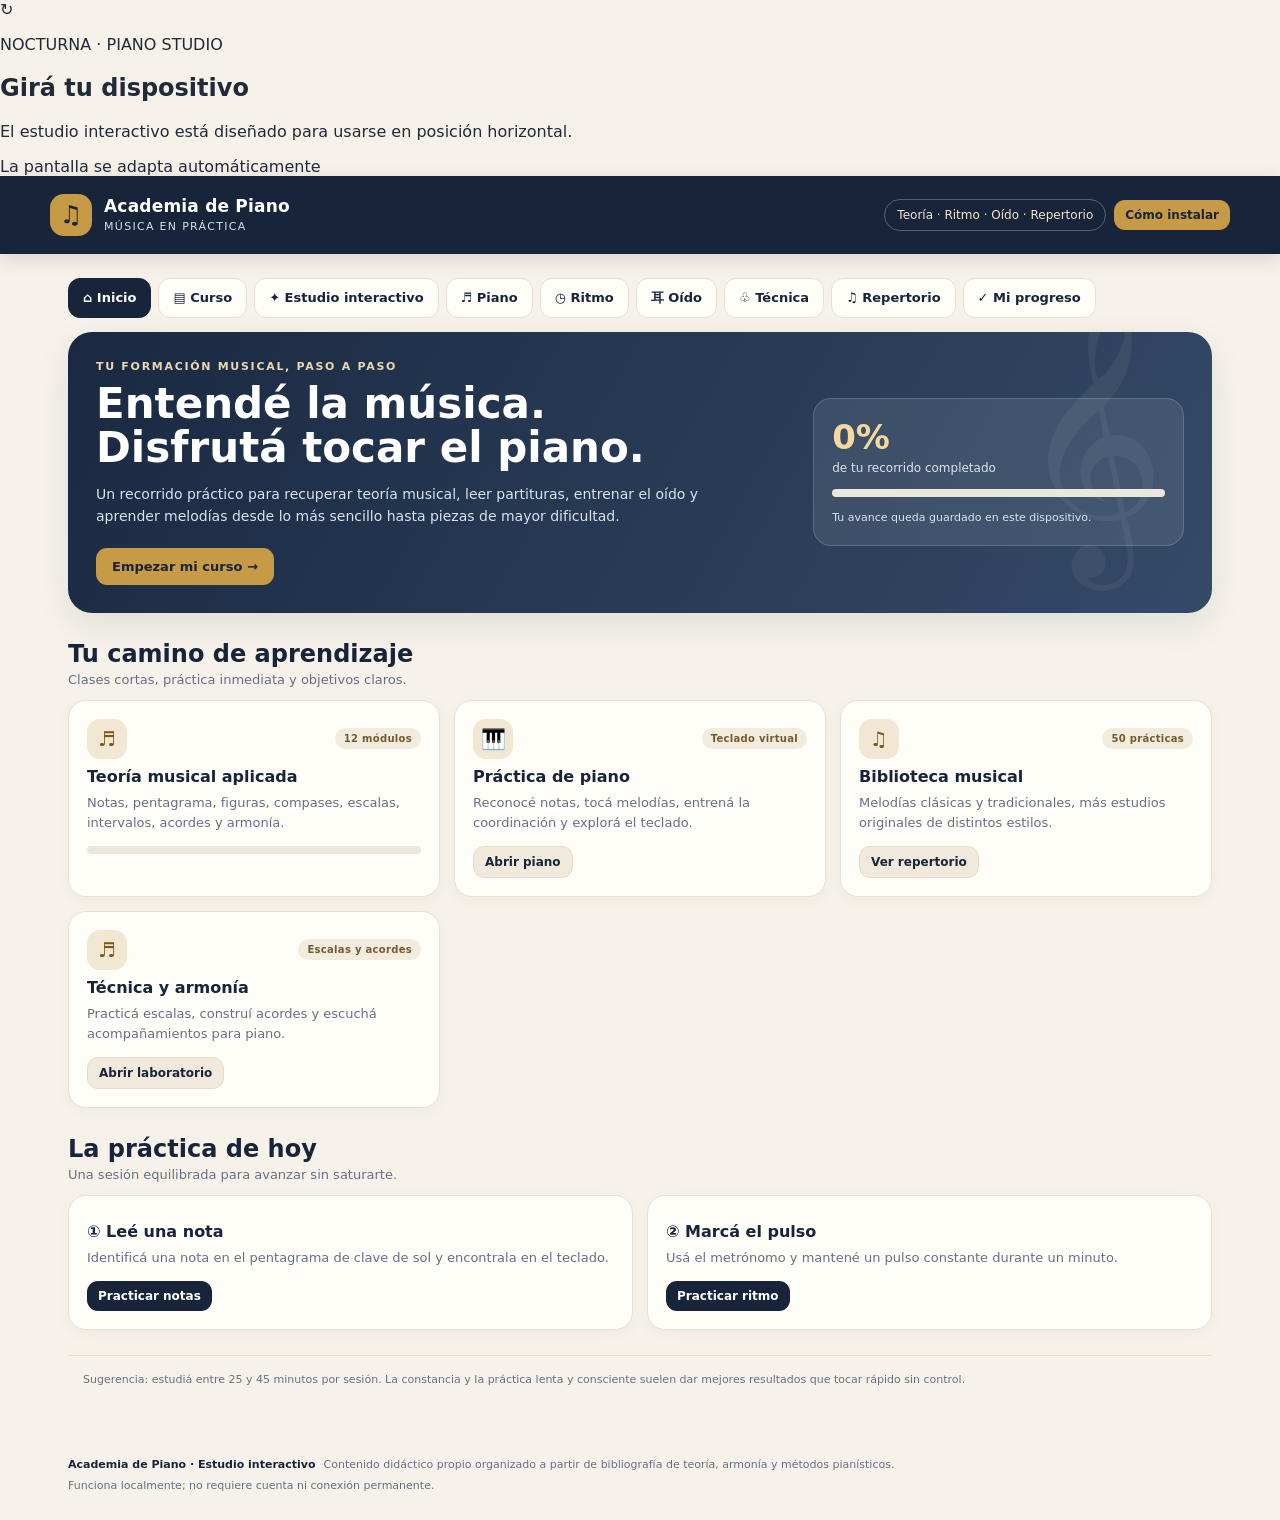
==== commit 2edd45be: "Academia de Piano · Aprendé tocando Academia de Piano es una app gratuita para aprender piano paso a" ====
--- a/index.html
+++ b/index.html
@@ -1,97 +1,252 @@
 <!doctype html>
 <html lang="es">
 <head>
-  <meta charset="utf-8">
-  <meta name="viewport" content="width=device-width,initial-scale=1,viewport-fit=cover">
-  <meta name="theme-color" content="#090b13">
-  <meta name="description" content="Academia de Piano: explorá repertorio y prepará tu sesión de práctica.">
-  <link rel="manifest" href="./manifest.webmanifest">
-  <link rel="icon" href="./icon.svg" type="image/svg+xml">
-  <link rel="stylesheet" href="./styles.css">
-  <script type="module" src="./app.js"></script>
-  <title>NOCTURNA — Academia de Piano</title>
+<meta charset="utf-8">
+<meta name="viewport" content="width=device-width,initial-scale=1,viewport-fit=cover">
+<meta name="theme-color" content="#17243a">
+<meta name="apple-mobile-web-app-capable" content="yes">
+<meta name="apple-mobile-web-app-status-bar-style" content="black-translucent">
+<meta name="apple-mobile-web-app-title" content="Academia Piano">
+<link rel="icon" href="icon.svg" type="image/svg+xml">
+<link rel="apple-touch-icon" href="icon-192.png">
+<meta name="description" content="Curso interactivo de teoría musical y piano: lectura, ritmo, oído, teclado y repertorio progresivo.">
+<link rel="manifest" href="manifest.webmanifest">
+<script defer src="./app.js?v=3.1.0"></script>
+<script defer src="./extras.js?v=3.4.0"></script>
+<title>Academia de Piano | Música en práctica</title>
+<meta name="application-name" content="Academia de Piano">
+<link rel="stylesheet" href="./styles.css?v=3.1.0">
 </head>
 <body>
-<div class="orientation-gate" id="orientation-gate" role="dialog" aria-modal="true" aria-labelledby="orientation-title"><div class="orientation-card"><div class="rotate-symbol" aria-hidden="true">↻</div><p class="orientation-kicker">NOCTURNA · PIANO STUDIO</p><h2 id="orientation-title">Un pequeño giro para empezar</h2><p>Girá tu dispositivo a posición horizontal para disfrutar del teclado y la práctica interactiva.</p><span class="orientation-hint">La pantalla se adapta automáticamente</span></div></div>
-<a class="skip-link" href="#main">Ir al contenido</a>
-<div class="app-shell">
-  <header class="topbar">
-    <a class="brand" href="#explorar" aria-label="Nocturna, ir al inicio">
-      <span class="brand-mark" aria-hidden="true">♫</span>
-      <span>NOCTURNA<small>PIANO STUDIO</small></span>
-    </a>
-    <div class="topbar-right">
-      <div class="hardware-status" role="group" aria-label="Estado del hardware">
-        <span class="hardware-item" id="midi-status" role="status"><i class="status-dot" aria-hidden="true"></i><span>MIDI desconectado</span></span>
-        <span class="hardware-item" id="mic-status" role="status"><i class="status-dot" aria-hidden="true"></i><span>Micrófono inactivo</span></span>
+<div class="orientation-gate" id="orientation-gate" role="dialog" aria-modal="true" aria-labelledby="orientation-title"><div class="orientation-card"><div class="rotate-symbol" aria-hidden="true">↻</div><p class="orientation-kicker">NOCTURNA · PIANO STUDIO</p><h2 id="orientation-title">Girá tu dispositivo</h2><p>El estudio interactivo está diseñado para usarse en posición horizontal.</p><span class="orientation-hint">La pantalla se adapta automáticamente</span></div></div>
+<header class="topbar">
+  <div class="brand"><div class="brand-mark">♫</div><div><h1>Academia de Piano</h1><small>Música en práctica</small></div></div>
+  <div class="top-actions"><span class="top-pill">Teoría · Ritmo · Oído · Repertorio</span><button class="btn btn-primary btn-small" id="installHint">Cómo instalar</button></div>
+</header>
+<main class="shell">
+  <nav class="nav" aria-label="Secciones">
+    <button data-view="home" class="active">⌂ Inicio</button>
+    <button data-view="course">▤ Curso</button>
+    <button data-view="studio">✦ Estudio interactivo</button>
+    <button data-view="piano">♬ Piano</button>
+    <button data-view="rhythm">◷ Ritmo</button>
+    <button data-view="ear">耳 Oído</button>
+    <button data-view="tech">♧ Técnica</button>
+    <button data-view="library">♫ Repertorio</button>
+    <button data-view="progress">✓ Mi progreso</button>
+  </nav>
+
+  <section id="home" class="view active">
+    <div class="hero">
+      <div><div class="eyebrow">Tu formación musical, paso a paso</div><h2>Entendé la música.<br>Disfrutá tocar el piano.</h2><p>Un recorrido práctico para recuperar teoría musical, leer partituras, entrenar el oído y aprender melodías desde lo más sencillo hasta piezas de mayor dificultad.</p><button class="btn btn-primary" onclick="go('course')">Empezar mi curso →</button></div>
+      <div class="hero-stat"><strong id="homePercent">0%</strong><span>de tu recorrido completado</span><div class="progress-track"><div id="homeProgress" class="progress-fill"></div></div><p style="font-size:11px;color:#dce3ed;margin:12px 0 0">Tu avance queda guardado en este dispositivo.</p></div>
+    </div>
+    <div class="section-head"><div><h2>Tu camino de aprendizaje</h2><p>Clases cortas, práctica inmediata y objetivos claros.</p></div></div>
+    <div class="grid">
+      <article class="card"><div class="card-top"><div class="card-icon">♬</div><span class="tag">12 módulos</span></div><h3>Teoría musical aplicada</h3><p>Notas, pentagrama, figuras, compases, escalas, intervalos, acordes y armonía.</p><div class="progress-track"><div class="progress-fill" id="courseProgress"></div></div></article>
+      <article class="card"><div class="card-top"><div class="card-icon">🎹</div><span class="tag">Teclado virtual</span></div><h3>Práctica de piano</h3><p>Reconocé notas, tocá melodías, entrená la coordinación y explorá el teclado.</p><button class="btn btn-light btn-small" style="margin-top:13px" onclick="go('piano')">Abrir piano</button></article>
+      <article class="card"><div class="card-top"><div class="card-icon">♫</div><span class="tag">50 prácticas</span></div><h3>Biblioteca musical</h3><p>Melodías clásicas y tradicionales, más estudios originales de distintos estilos.</p><button class="btn btn-light btn-small" style="margin-top:13px" onclick="go('library')">Ver repertorio</button></article>
+      <article class="card"><div class="card-top"><div class="card-icon">♬</div><span class="tag">Escalas y acordes</span></div><h3>Técnica y armonía</h3><p>Practicá escalas, construí acordes y escuchá acompañamientos para piano.</p><button class="btn btn-light btn-small" style="margin-top:13px" onclick="go('tech')">Abrir laboratorio</button></article>
+    </div>
+    <div class="section-head"><div><h2>La práctica de hoy</h2><p>Una sesión equilibrada para avanzar sin saturarte.</p></div></div>
+    <div class="grid two">
+      <article class="card"><h3>① Leé una nota</h3><p>Identificá una nota en el pentagrama de clave de sol y encontrala en el teclado.</p><button class="btn btn-dark btn-small" style="margin-top:13px" onclick="go('piano')">Practicar notas</button></article>
+      <article class="card"><h3>② Marcá el pulso</h3><p>Usá el metrónomo y mantené un pulso constante durante un minuto.</p><button class="btn btn-dark btn-small" style="margin-top:13px" onclick="go('rhythm')">Practicar ritmo</button></article>
+    </div>
+    <div class="footer-note">Sugerencia: estudiá entre 25 y 45 minutos por sesión. La constancia y la práctica lenta y consciente suelen dar mejores resultados que tocar rápido sin control.</div>
+  </section>
+
+  <section id="studio" class="view">
+    <div class="studio-hero"><div><span class="studio-kicker">ACADEMIA DE PIANO · PRÁCTICA GUIADA</span><h2>Aprendé una canción.<br><em>Una mano a la vez.</em></h2><p>Elegí una pieza y tocá <b>Lección guiada</b>: te muestra cada sección con la mano derecha, luego la izquierda y al final las dos juntas, con dedos y partitura. También podés importar archivos MIDI.</p></div><div class="studio-orbit" aria-hidden="true">♫<small>2<br>MANOS</small></div></div>
+    <div class="studio-layout">
+      <aside class="studio-side">
+        <div class="studio-side-title"><span>01 / REPERTORIO</span><strong>Elegí una canción</strong></div>
+        <input type="search" id="studioSearch" placeholder="Buscar canción o estilo…" aria-label="Buscar canciones">
+        <div class="studio-filters"><button data-studio-filter="Todos" class="selected">Todas</button><button data-studio-filter="Original">Estudios</button><button data-studio-filter="Clásica">Clásicas</button><button data-studio-filter="Tradicional">Tradicionales</button><button data-studio-filter="Otro">Otras</button></div>
+        <div class="studio-import-panel">
+          <label class="midi-import-button" for="midiFileInput">⇧ Importar canción MIDI</label>
+          <input id="midiFileInput" type="file" accept=".mid,.midi,audio/midi" hidden>
+          <label class="split-control" for="handSplit">Separar manos desde
+            <select id="handSplit"><option value="48">Do3</option><option value="55">Sol3</option><option value="60" selected>Do4</option><option value="65">Fa4</option><option value="72">Do5</option></select>
+          </label>
+          <p>Para canciones completas, cargá un archivo .MID/.MIDI. El corte de notas permite separar los registros grave y agudo.</p>
+        </div>
+        <div id="studioList" class="studio-list"></div>
+      </aside>
+      <div class="studio-main">
+        <div class="studio-toolbar studio-compact-header">
+          <div class="studio-title-wrap"><span class="studio-kicker">NOCTURNA · ESTUDIO EN VIVO</span><h2 id="studioTitle">Preludio en Do</h2><p id="studioSubtitle">Práctica interactiva · dos manos</p></div>
+          <div class="studio-header-right"><span id="studioLevel" class="studio-level">Inicial</span><span id="engine-midi" class="engine-badge">MIDI desconectado</span><button id="studio-exit" class="studio-exit" type="button" aria-label="Salir del estudio" title="Salir del estudio">↩</button></div>
+        </div>
+        <section class="premium-player" id="premium-player" aria-label="Reproductor interactivo de piano">
+          <div class="premium-player-head compact-engine-head"><div><span class="studio-kicker">REPRODUCTOR PASO A PASO</span><p id="engine-status" role="status">Elegí una canción y tocá reproducir.</p></div><span id="engine-time" class="engine-time">00:00</span></div>
+          <div class="studio-learnbar" id="studio-learnbar">
+            <button type="button" id="studio-lesson-btn" class="lb-primary">🎓 Lección guiada</button>
+            <button type="button" id="studio-demo-btn">👂 Escuchar</button>
+            <select id="studio-section" aria-label="Elegir sección"></select>
+            <button type="button" id="studio-score-btn" aria-pressed="true">𝄞 Partitura</button>
+            <button type="button" id="studio-lesson-skip" hidden>Saltar ›</button>
+            <button type="button" id="studio-lesson-exit" hidden aria-label="Salir de la lección">✕</button>
+            <span id="studio-streak" class="lb-streak" title="Racha de días practicando" hidden></span>
+            <span id="studio-lesson-text" class="lb-text" role="status"></span>
+          </div>
+          <div id="studioScore" class="learn-score" aria-label="Partitura sincronizada"></div>
+          <div class="falling-stage">
+            <canvas id="fallingNotesCanvas" aria-label="Notas de ambas manos descendiendo hacia el teclado"></canvas>
+            <div class="execution-line"><span>LÍNEA DE IMPACTO</span></div>
+            <div id="engine-instruction" class="engine-instruction" role="status" hidden></div>
+            <div id="studio-results" class="studio-results" role="dialog" aria-label="Resultados" hidden></div>
+            <div class="floating-player-controls" aria-label="Controles de práctica">
+              <button class="engine-play" id="engine-play" type="button" aria-label="Reproducir" title="Reproducir">▶</button>
+              <button class="engine-reset" id="engine-reset" type="button" aria-label="Reiniciar" title="Reiniciar">↺</button>
+              <div class="hand-mode-switch" role="group" aria-label="Elegir mano"><button type="button" data-hand-mode="right" aria-pressed="false">MD</button><button type="button" data-hand-mode="left" aria-pressed="false">MI</button><button type="button" data-hand-mode="both" aria-pressed="true">2 manos</button></div>
+              <label class="wait-control" for="engine-wait"><input id="engine-wait" type="checkbox" checked><span>Esperar</span></label>
+              <label class="speed-control" for="engine-speed"><span>Vel.</span><select id="engine-speed"><option value="0.5">50%</option><option value="0.75">75%</option><option value="1" selected>100%</option><option value="1.25">125%</option></select><span id="engine-speed-value" class="speed-value">100%</span></label>
+              <label class="volume-control" for="engine-volume"><span>Vol.</span><input id="engine-volume" type="range" min="0" max="1" step="0.01" value="0.76"></label>
+              <button class="engine-midi-connect" id="engine-midi-connect" type="button">MIDI</button>
+            </div>
+          </div>
+          <div class="engine-progress-row"><span id="engine-feedback" role="status">En modo espera, tocá las notas que se iluminen.</span><span id="engine-progress-label">0 / 0 pasos · 0%</span><span id="engine-accuracy">—</span></div>
+          <progress id="engine-progress" class="engine-progress" value="0" max="100" aria-label="Progreso de la canción"></progress>
+          <div class="live-keyboard-wrap"><div class="live-keyboard-label"><strong>TECLADO</strong><span id="engine-key-hint">Las notas esperadas se iluminan en el teclado.</span></div><div id="liveKeyboard" class="live-keyboard" aria-label="Teclado virtual interactivo de cuatro octavas"></div></div>
+          <div class="engine-footnote">Audio de piano acústico muestreado (Salamander). Para uso sin conexión, guardá los MP3 correspondientes en ./audio/. Web MIDI requiere un navegador compatible y conexión segura; en iPhone podés usar el teclado virtual.</div>
+          <label class="loop-control"><input id="engine-loop" type="checkbox"> Repetir canción</label>
+        </section>
       </div>
-      <button class="profile" id="profile-button" type="button" aria-label="Ver progreso del perfil" aria-expanded="false" aria-controls="profile-panel">
-        <span class="avatar" aria-hidden="true">P</span><span class="profile-text">Mi estudio<small id="profile-progress">0 sesiones</small></span>
-        <span aria-hidden="true">⌄</span>
-      </button>
-    </div>
-    <div class="profile-panel" id="profile-panel" hidden>
-      <strong>Tu progreso</strong>
-      <p id="profile-detail">Todavía no comenzaste una sesión.</p>
-      <p class="muted">Fase 1: progreso de apertura de prácticas, no evaluación musical.</p>
-    </div>
-  </header>
-
-  <nav class="academy-nav" aria-label="Áreas de aprendizaje"><a class="nav-chip" href="./academia.html">📚 Academia interactiva</a><a class="nav-chip" href="./estudio-midi.html">🎹 Estudio MIDI</a><a class="nav-chip" href="./tutoriales.html">🎓 Tutoriales guiados</a></nav><main id="main">
-    <section class="explore-view" id="explorar" aria-labelledby="explore-title">
-      <div class="hero">
-        <div class="hero-copy">
-          <p class="eyebrow">TU ESPACIO PARA CRECER</p>
-          <h1 id="explore-title">Cada nota, <em>un paso más.</em></h1>
-          <p>Explorá música, elegí tu desafío y prepará tu próxima práctica.</p>
-          <a href="#catalogo" class="button button-primary">Explorar repertorio <span aria-hidden="true">↗</span></a>
-        </div>
-        <div class="hero-art" aria-hidden="true"><span>♩</span><span>♪</span><span>♫</span><div class="hero-keys"></div></div>
-      </div>
-
-      <section class="catalog-section" id="catalogo" aria-labelledby="catalog-title">
-        <div class="section-head"><div><p class="eyebrow">BIBLIOTECA</p><h2 id="catalog-title">Encontrá tu próxima pieza</h2></div><span class="count" id="results-count" aria-live="polite"></span></div>
-        <div class="catalog-controls">
-          <label class="search"><span aria-hidden="true">⌕</span><span class="sr-only">Buscar por canción, autor o estilo</span><input id="song-search" type="search" placeholder="Buscar canción, artista o estilo…" autocomplete="off"></label>
-          <label class="difficulty-filter"><span class="sr-only">Filtrar por dificultad</span><select id="difficulty-filter"><option value="all">Todos los niveles</option><option value="facil">Fácil</option><option value="intermedio">Intermedio</option><option value="avanzado">Avanzado</option></select></label>
-        </div>
-        <div class="tabs" role="tablist" aria-label="Categorías musicales" id="category-tabs">
-          <button type="button" role="tab" aria-selected="true" tabindex="0" data-category="Todos">Todos</button>
-          <button type="button" role="tab" aria-selected="false" tabindex="-1" data-category="Clásico">Clásico</button>
-          <button type="button" role="tab" aria-selected="false" tabindex="-1" data-category="Pop">Pop</button>
-          <button type="button" role="tab" aria-selected="false" tabindex="-1" data-category="Jazz">Jazz</button>
-          <button type="button" role="tab" aria-selected="false" tabindex="-1" data-category="Rock">Rock</button>
-          <button type="button" role="tab" aria-selected="false" tabindex="-1" data-category="Bandas Sonoras">Bandas sonoras</button>
-          <button type="button" role="tab" aria-selected="false" tabindex="-1" data-category="Videojuegos">Videojuegos</button>
-          <button type="button" role="tab" aria-selected="false" tabindex="-1" data-category="Principiantes">Principiantes</button>
-        </div>
-        <div class="song-grid" id="song-grid" aria-live="polite"></div>
-        <p class="empty-state" id="empty-state" hidden>No encontramos piezas con esos filtros. Probá otra búsqueda.</p>
-      </section>
-    </section>
-
-    <section class="player-view" id="practica" aria-labelledby="player-title" hidden>
-      <div class="player-heading"><button class="back-link" id="back-button" type="button">← Volver al catálogo</button><div><p class="eyebrow">ESTUDIO INTERACTIVO · FASE 1</p><h1 id="player-title">Prepará tu práctica</h1><p id="player-artist" class="muted"></p></div></div>
-      <div class="player-shell">
-        <div class="player-toolbar">
-          <div class="tool-group">
-            <button class="tool-button" id="metronome-button" type="button" aria-pressed="false" title="Activar metrónomo visual">♩ <span>Metrónomo</span></button>
-            <button class="tool-button active" id="mode-button" type="button" aria-pressed="true" title="Alternar modo de práctica">◷ <span id="mode-label">Modo espera</span></button>
-          </div>
-          <div class="tool-group bpm-group"><label for="bpm-range">Velocidad <output id="bpm-value" for="bpm-range">80 BPM</output></label><input id="bpm-range" type="range" min="40" max="180" step="5" value="80"></div>
-        </div>
-        <div class="progress-row"><span id="progress-label">Preparación · 0%</span><progress id="song-progress" max="100" value="0">0%</progress><span id="progress-percent">0%</span></div>
-        <div class="score-stage" id="score-stage" aria-label="Área de partitura, pendiente de implementación en Fase 4">
-          <div class="stage-top"><span class="stage-tag"><i class="status-dot" aria-hidden="true"></i> VISTA PREVIA</span><span>4/4 · Do mayor</span></div>
-          <div class="staff-preview" aria-hidden="true"><div class="staff-lines"><span class="clef">𝄞</span><span class="mock-note n1">●</span><span class="mock-note n2">●</span><span class="mock-note n3">●</span><span class="mock-note n4">●</span><span class="cursor"></span></div><div class="staff-lines bass"><span class="clef">𝄢</span><span class="mock-note n2">●</span><span class="mock-note n3">●</span><span class="mock-note n1">●</span></div></div>
-          <div class="stage-message"><strong>Tu partitura aparecerá acá</strong><span>En esta fase se valida el diseño del reproductor. La lectura, sincronización y captura MIDI se incorporarán después.</span></div>
-          <div class="keyboard-preview" aria-hidden="true"></div>
-        </div>
-        <div class="player-footer"><p id="practice-feedback" role="status">Modo espera seleccionado. La detección de notas todavía no está implementada.</p><button class="button button-secondary" id="reset-button" type="button">Restablecer vista</button></div>
-      </div>
-    </section>
-  </main>
-  <footer class="site-footer"><span>NOCTURNA · Aprender piano, a tu ritmo.</span><span>Interfaz demostrativa · Fase 1</span></footer>
-</div>
+    </div>
+  </section>
+
+  <section id="course" class="view">
+    <div class="section-head"><div><h2>Curso de teoría musical y piano</h2><p>12 módulos progresivos. Cada clase incluye explicación, ejemplo y una actividad.</p></div><span class="tag" id="lessonCount">0 / 12 completados</span></div>
+    <div class="lesson-list" id="lessonList"></div>
+    <div id="lessonDetail"></div>
+  </section>
+
+  <section id="piano" class="view">
+    <div class="panel-title"><div><h2>Laboratorio de piano</h2><div class="muted">Explorá el teclado, reconocé notas y practicá melodías.</div></div><span class="tag">C4–B5</span></div>
+    <div class="piano-tools">
+      <button class="btn btn-dark btn-small" id="modeFree">Explorar teclado</button>
+      <button class="btn btn-light btn-small" id="modeFind">Encontrar una nota</button>
+      <button class="btn btn-light btn-small" id="toggleLabels">Ocultar nombres</button>
+    </div>
+    <div class="card" style="margin-bottom:14px">
+      <div class="panel-title"><h3 style="margin:0">Desafío de lectura</h3><label class="field-inline">Clave <select id="clefSelect" aria-label="Elegir clave"><option value="treble">Sol · mano derecha</option><option value="bass">Fa · mano izquierda</option></select></label></div>
+      <p class="muted">Mirá la posición de la nota en el pentagrama. Después encontrala en el teclado. Cambiá entre clave de Sol y clave de Fa para entrenar ambas manos.</p>
+      <div class="staff-box" id="staffQuiz"></div>
+      <div class="controls" style="margin-top:12px"><button class="btn btn-primary btn-small" id="newStaffNote">Activar / nueva nota</button><span class="muted" id="staffPrompt">Tocá “Nueva nota” para activar el desafío de lectura.</span></div>
+    </div>
+    <div class="piano-wrap">
+      <div class="piano-head"><div><strong>Teclado virtual</strong><br><small>Presioná las teclas para escuchar su sonido.</small></div><small id="pianoOctaves">Dos octavas</small></div>
+      <div id="keyboard" class="keyboard"></div>
+      <div class="piano-tools"><button class="btn btn-primary btn-small" id="playScale">Escuchar escala de Do</button><button class="btn btn-light btn-small" id="resetPiano">Reiniciar práctica</button></div>
+    </div>
+    <div class="status-box" id="pianoStatus" style="margin-top:13px">Modo libre: tocá cualquier tecla para escucharla.</div>
+    <div class="section-head"><div><h3>Recordatorio de notas</h3><p>Las teclas blancas siguen el orden Do–Re–Mi–Fa–Sol–La–Si.</p></div></div>
+    <div class="grid two">
+      <div class="card"><h3>Teclas blancas</h3><p><b>Do (C), Re (D), Mi (E), Fa (F), Sol (G), La (A), Si (B).</b> Después de Si vuelve a Do, una octava más arriba.</p></div>
+      <div class="card"><h3>Teclas negras</h3><p>Son alteraciones: sostenidos (♯) o bemoles (♭). Por ejemplo, Do♯ y Re♭ suenan igual en el piano moderno.</p></div>
+    </div>
+  </section>
+
+  <section id="rhythm" class="view">
+    <div class="panel-title"><div><h2>Laboratorio rítmico</h2><div class="muted">Pulso, duración de figuras, compases y metrónomo.</div></div><span class="tag">Práctica auditiva</span></div>
+    <div class="grid two">
+      <div class="metronome-display"><span class="eyebrow">Metrónomo</span><strong id="bpmValue">80</strong><span style="font-size:12px;color:#d8dfeb">pulsos por minuto</span><div><i class="beat-dot" id="beat1"></i><i class="beat-dot" id="beat2"></i><i class="beat-dot" id="beat3"></i><i class="beat-dot" id="beat4"></i></div><div class="controls" style="justify-content:center"><button class="btn btn-primary btn-small" id="metroStart">Iniciar</button><button class="btn btn-light btn-small" id="metroStop">Detener</button></div></div>
+      <div class="card"><h3>Ajustá la velocidad</h3><p class="muted">Empezá lento. Cuando puedas mantener el pulso sin adelantarte ni atrasarte, subí gradualmente.</p><div class="controls" style="margin-top:18px"><label for="bpm">BPM</label><input id="bpm" type="range" min="40" max="180" value="80"><b id="bpmRead">80</b></div><p class="muted" style="margin-top:12px">Referencia: 60 BPM = un pulso por segundo.</p></div>
+    </div>
+    <div class="section-head"><div><h3>Duración de las figuras en 4/4</h3><p>Tomamos la negra como unidad de pulso.</p></div></div>
+    <div class="note-values">
+      <div class="note-value"><b>𝅝</b><strong>Redonda</strong><span>4 tiempos</span></div>
+      <div class="note-value"><b>𝅗𝅥</b><strong>Blanca</strong><span>2 tiempos</span></div>
+      <div class="note-value"><b>♩</b><strong>Negra</strong><span>1 tiempo</span></div>
+      <div class="note-value"><b>♪</b><strong>Corchea</strong><span>½ tiempo</span></div>
+      <div class="note-value"><b>𝅘𝅥𝅯</b><strong>Semicorchea</strong><span>¼ tiempo</span></div>
+    </div>
+    <div class="quiz" style="margin-top:18px"><h3>Desafío: ¿cuánto dura esta figura?</h3><div id="rhythmQuestion" style="font-size:42px;color:var(--navy);margin:8px 0">♩</div><div class="choices" id="rhythmChoices"></div><div class="feedback" id="rhythmFeedback"></div><button class="btn btn-light btn-small" id="nextRhythm">Otra pregunta</button></div>
+    <div class="example"><b>Ejercicio práctico:</b> poné el metrónomo a 60 BPM. Aplaudí cuatro negras seguidas; después tocá dos blancas; finalmente alterná una blanca y dos negras. No aceleres para “alcanzar” el clic: buscá coincidir con él.</div>
+  </section>
+
+  <section id="ear" class="view">
+    <div class="panel-title"><div><h2>Entrenamiento auditivo</h2><div class="muted">Escuchá, compará y reconocé relaciones entre sonidos.</div></div><span class="tag">Oído musical</span></div>
+    <div class="grid two">
+      <div class="card"><div class="card-icon">♫</div><h3>Intervalos musicales</h3><p>Un intervalo es la distancia entre dos notas. Primero escuchá dos sonidos y después elegí qué distancia los separa.</p><button class="btn btn-dark btn-small" style="margin-top:13px" id="playInterval">Escuchar intervalo</button></div>
+      <div class="card"><div class="card-icon">👂</div><h3>Consejo para entrenar</h3><p>Escuchá varias veces. Cantá las dos notas si podés. No intentes adivinar por velocidad: compará la sensación sonora.</p></div>
+    </div>
+    <div class="quiz" style="margin-top:16px"><h3>¿Qué intervalo escuchaste?</h3><p class="muted">Se reproducen dos notas una después de la otra.</p><div class="choices" id="intervalChoices"></div><div class="feedback" id="intervalFeedback"></div><button class="btn btn-light btn-small" id="newInterval">Nuevo intervalo</button></div>
+    <div class="section-head"><div><h3>Guía rápida de intervalos</h3><p>Distancias expresadas en semitonos.</p></div></div>
+    <div class="grid">
+      <div class="card"><h3>2 semitonos</h3><p>Segunda mayor. Ejemplo: Do–Re.</p></div>
+      <div class="card"><h3>3 semitonos</h3><p>Tercera menor. Ejemplo: Do–Mi♭.</p></div>
+      <div class="card"><h3>4 semitonos</h3><p>Tercera mayor. Ejemplo: Do–Mi.</p></div>
+      <div class="card"><h3>5 semitonos</h3><p>Cuarta justa. Ejemplo: Do–Fa.</p></div>
+      <div class="card"><h3>7 semitonos</h3><p>Quinta justa. Ejemplo: Do–Sol.</p></div>
+      <div class="card"><h3>12 semitonos</h3><p>Octava justa. Dos notas con el mismo nombre en registros distintos.</p></div>
+    </div>
+  </section>
+
+
+  <section id="tech" class="view">
+    <div class="panel-title"><div><h2>Laboratorio de técnica y armonía</h2><div class="muted">Escalas, acordes y acompañamientos para llevar la teoría al teclado.</div></div><span class="tag">Práctica aplicada</span></div>
+    <div class="grid two">
+      <article class="card">
+        <div class="card-icon">♬</div><h3>Constructor de escalas</h3>
+        <p>Elegí una tonalidad y escuchá su escala ascendente y descendente.</p>
+        <div class="controls" style="margin-top:14px">
+          <label for="scaleRoot">Tonalidad</label>
+          <select id="scaleRoot"><option value="0">Do</option><option value="1">Do♯ / Re♭</option><option value="2">Re</option><option value="3">Mi♭</option><option value="4">Mi</option><option value="5">Fa</option><option value="6">Fa♯ / Sol♭</option><option value="7">Sol</option><option value="8">La♭</option><option value="9">La</option><option value="10">Si♭</option><option value="11">Si</option></select>
+          <label for="scaleType">Tipo</label>
+          <select id="scaleType"><option value="major">Mayor</option><option value="minor">Menor natural</option><option value="harmonic">Menor armónica</option><option value="melodic">Menor melódica (ascendente)</option></select>
+        </div>
+        <div id="scaleResult" class="scale-result" aria-live="polite"></div>
+        <div class="controls"><button class="btn btn-primary btn-small" id="playScaleLab">▶ Escuchar escala</button><button class="btn btn-light btn-small" id="showScaleNotes">Mostrar notas</button></div>
+        <p class="muted" style="margin-top:10px">Práctica sugerida: manos separadas, articulación pareja, metrónomo lento y aumento gradual del tempo. La digitación debe adaptarse a cada tonalidad.</p>
+      </article>
+      <article class="card">
+        <div class="card-icon">▦</div><h3>Constructor de acordes</h3>
+        <p>Formá acordes por intervalos y escuchá cómo cambia su carácter.</p>
+        <div class="controls" style="margin-top:14px">
+          <label for="chordRoot">Fundamental</label>
+          <select id="chordRoot"><option value="0">Do</option><option value="1">Do♯ / Re♭</option><option value="2">Re</option><option value="3">Mi♭</option><option value="4">Mi</option><option value="5">Fa</option><option value="6">Fa♯ / Sol♭</option><option value="7">Sol</option><option value="8">La♭</option><option value="9">La</option><option value="10">Si♭</option><option value="11">Si</option></select>
+          <label for="chordType">Calidad</label>
+          <select id="chordType"><option value="major">Mayor</option><option value="minor">Menor</option><option value="dim">Disminuido</option><option value="aug">Aumentado</option><option value="sus4">Sus4</option><option value="7">Séptima dominante</option></select>
+        </div>
+        <div id="chordResult" class="scale-result" aria-live="polite"></div>
+        <div class="controls"><button class="btn btn-primary btn-small" id="playChordLab">▶ Escuchar acorde</button><button class="btn btn-light btn-small" id="arpeggiateChord">Escuchar arpegio</button></div>
+        <p class="muted" style="margin-top:10px">Tocá primero cada nota por separado; después el acorde completo. Escuchá la diferencia entre mayor, menor y las demás calidades.</p>
+      </article>
+    </div>
+    <div class="section-head"><div><h3>Acompañamiento de mano izquierda</h3><p>Patrones sencillos para empezar a acompañar melodías.</p></div></div>
+    <div class="grid">
+      <article class="card"><span class="tag">3/4 · Vals</span><h3>Bajo – acorde – acorde</h3><p>Un bajo en el primer tiempo y el acorde en los tiempos dos y tres.</p><button class="btn btn-dark btn-small" style="margin-top:12px" onclick="playAccompaniment('waltz')">Escuchar patrón</button></article>
+      <article class="card"><span class="tag">4/4 · Pop</span><h3>Fundamental y quinta</h3><p>Alterná la fundamental y la quinta para sostener una canción.</p><button class="btn btn-dark btn-small" style="margin-top:12px" onclick="playAccompaniment('pop')">Escuchar patrón</button></article>
+      <article class="card"><span class="tag">4/4 · Arpegio</span><h3>Arpegio quebrado</h3><p>Tocá las notas del acorde una por una, con pulso constante.</p><button class="btn btn-dark btn-small" style="margin-top:12px" onclick="playAccompaniment('broken')">Escuchar patrón</button></article>
+      <article class="card"><span class="tag">4/4 · Balada / iglesia</span><h3>Progresión I–V–vi–IV</h3><p>Una secuencia habitual para practicar acompañamientos de canciones.</p><button class="btn btn-dark btn-small" style="margin-top:12px" onclick="playWorshipProgression()">Escuchar progresión</button></article>
+    </div>
+    <div class="example"><b>Rutina técnica inicial (12 minutos):</b> 2 minutos de movilidad relajada sin tensión; 4 minutos de escala lenta con manos separadas; 3 minutos de acordes en estado fundamental e inversiones; 3 minutos de acompañamiento con metrónomo. Si aparece dolor o tensión, frená y revisá postura y movimiento.</div>
+  </section>
+
+  <section id="library" class="view">
+    <div class="panel-title"><div><h2>Biblioteca de repertorio</h2><div class="muted">Melodías breves y estudios para tocar, escuchar y repetir.</div></div><span class="tag">50 melodías y estudios</span></div>
+    <div class="example">La biblioteca combina melodías tradicionales o de compositores clásicos de dominio público con estudios originales creados para esta aplicación. Son versiones didácticas breves, no ediciones completas de partituras.</div>
+    <div class="search-row"><label for="songSearch">Buscar repertorio</label><input id="songSearch" type="search" placeholder="Título, estilo o nivel…" autocomplete="off"></div>
+    <div class="filter-row" id="songFilters"></div>
+    <div class="song-grid" id="songGrid"></div>
+    <div id="songDetail" class="song-detail"></div>
+  </section>
+
+  <section id="progress" class="view">
+    <div class="panel-title"><div><h2>Mi progreso</h2><div class="muted">Revisá lo que ya practicaste y seguí avanzando.</div></div><span class="tag">Guardado local</span></div>
+    <div class="grid">
+      <div class="card"><div class="card-icon">▤</div><h3 id="progressLessons">0 / 12</h3><p>Módulos completados</p></div>
+      <div class="card"><div class="card-icon">♫</div><h3 id="progressSongs">0 / 50</h3><p>Piezas practicadas hasta el final</p></div>
+      <div class="card"><div class="card-icon">★</div><h3 id="progressScore">0</h3><p>Respuestas correctas registradas</p></div>
+    </div>
+    <div class="section-head"><div><h3>Tu recorrido</h3><p>Completá cada módulo y practicá distintas piezas.</p></div></div>
+    <div class="card"><div class="progress-track"><div class="progress-fill" id="allProgress"></div></div><p id="progressMessage" style="margin-top:12px">Todavía no hay módulos completados. ¡Empezá por la primera clase!</p></div>
+    <div class="controls" style="margin-top:16px"><button class="btn btn-outline btn-small" id="exportProgress">Exportar progreso</button><button class="btn btn-light btn-small" id="importProgress">Importar respaldo</button><input type="file" id="progressFile" accept="application/json,.json" hidden><button class="btn btn-outline btn-small" id="resetProgress">Reiniciar progreso</button></div><p class="muted">Podés guardar un respaldo JSON para trasladar tu avance a otro navegador o dispositivo. El progreso no se envía a ningún servidor.</p>
+  </section>
+</main>
+<footer class="app-footer"><strong>Academia de Piano · Estudio interactivo</strong><span>Contenido didáctico propio organizado a partir de bibliografía de teoría, armonía y métodos pianísticos.</span><span>Funciona localmente; no requiere cuenta ni conexión permanente.</span></footer>
+
 </body>
 </html>
--- a/styles.css
+++ b/styles.css
@@ -1,44 +1,340 @@
-/* NOCTURNA — Fase 1 · Mobile first, sin dependencias */
-:root{color-scheme:dark;--color-bg-primary:#090b13;--color-surface:#131725;--color-surface-raised:#1b2032;--color-accent:#59e1ef;--color-violet:#a48bff;--color-text:#f3f5ff;--color-muted:#9da6bd;--color-border:rgba(191,204,255,.13);--color-success:#63e6b0;--color-warning:#ffd58c;--color-danger:#ff9aaf;--font-main:Inter,ui-sans-serif,system-ui,-apple-system,"Segoe UI",sans-serif;--radius-lg:22px;--shadow-soft:0 20px 60px rgba(0,0,0,.24)}
-*{box-sizing:border-box}html{scroll-behavior:smooth}body{margin:0;background:radial-gradient(ellipse 70% 45% at 90% -10%,#222044 0,transparent 75%),var(--color-bg-primary);color:var(--color-text);font-family:var(--font-main);line-height:1.5;min-height:100vh}button,input,select{font:inherit}button{cursor:pointer}a{color:inherit;text-decoration:none}button:focus-visible,a:focus-visible,input:focus-visible,select:focus-visible{outline:3px solid var(--color-accent);outline-offset:3px}button:disabled{opacity:.55;cursor:not-allowed}[hidden]{display:none!important}.sr-only{position:absolute;width:1px;height:1px;padding:0;margin:-1px;overflow:hidden;clip:rect(0,0,0,0);white-space:nowrap;border:0}.skip-link{position:absolute;top:-100px;left:16px;background:var(--color-accent);color:#06111a;padding:12px;z-index:99}.skip-link:focus{top:8px}
-.app-shell{width:min(100%,1500px);margin:auto;padding:0 18px}.topbar{position:relative;display:flex;align-items:center;justify-content:space-between;gap:12px;padding:20px 0;border-bottom:1px solid var(--color-border)}.brand{display:flex;align-items:center;gap:10px;font-size:1rem;font-weight:850;letter-spacing:.13em;line-height:1.1}.brand small{display:block;font-size:.52rem;letter-spacing:.35em;color:var(--color-muted);margin-top:6px}.brand-mark{display:grid;place-items:center;width:40px;height:40px;border-radius:13px;background:linear-gradient(135deg,var(--color-accent),var(--color-violet));color:#101124;font-size:1.65rem}.topbar-right{display:flex;align-items:center;gap:14px}.hardware-status{display:flex;flex-wrap:wrap;gap:7px}.hardware-item{display:inline-flex;align-items:center;gap:7px;border:1px solid var(--color-border);background:#151a28;border-radius:99px;padding:7px 10px;color:var(--color-muted);font-size:.69rem;white-space:nowrap}.status-dot{display:inline-block;width:7px;height:7px;flex:none;border-radius:50%;background:#7e8699;box-shadow:0 0 0 3px rgba(126,134,153,.12)}.hardware-item.connected .status-dot{background:var(--color-success);box-shadow:0 0 0 3px rgba(99,230,176,.16)}.hardware-item.connected{color:var(--color-success)}.profile{display:flex;align-items:center;gap:9px;background:transparent;color:var(--color-text);border:0;text-align:left;padding:4px}.avatar{display:grid;place-items:center;width:36px;height:36px;border-radius:50%;background:#353054;color:#d9cfff}.profile-text{font-size:.78rem;font-weight:700}.profile-text small{display:block;color:var(--color-muted);font-size:.67rem;font-weight:400}.profile-panel{position:absolute;z-index:20;right:0;top:calc(100% - 5px);width:min(320px,95vw);padding:20px;background:#1c2234;border:1px solid var(--color-border);border-radius:16px;box-shadow:var(--shadow-soft)}.profile-panel p{font-size:.85rem;margin-bottom:0}
-.hero{position:relative;display:grid;grid-template-columns:1fr;min-height:300px;overflow:hidden;margin:24px 0 44px;padding:32px 26px;border:1px solid rgba(179,158,255,.16);border-radius:var(--radius-lg);background:radial-gradient(circle at 80% 10%,rgba(147,111,255,.2),transparent 45%),linear-gradient(115deg,#20203b,#111827 70%)}.hero-copy{position:relative;z-index:1;max-width:650px}.eyebrow{margin:0 0 12px;color:var(--color-accent);font-size:.69rem;font-weight:800;letter-spacing:.18em}.hero h1{margin:0;font-size:clamp(2.15rem,5vw,4.2rem);line-height:1.07;letter-spacing:-.055em}.hero h1 em{font-style:normal;color:var(--color-accent)}.hero p:not(.eyebrow){color:#bbc5d8;max-width:500px}.button{display:inline-flex;align-items:center;justify-content:center;gap:14px;min-height:45px;padding:11px 20px;border-radius:12px;border:1px solid transparent;font-size:.87rem;font-weight:750;transition:transform .2s ease,filter .2s ease,background .2s ease}.button:hover{transform:translateY(-2px);filter:brightness(1.09)}.button-primary{background:var(--color-accent);color:#081622}.button-secondary{border-color:var(--color-border);background:#252b3b;color:var(--color-text)}.hero-art{display:none;position:absolute;inset:0 0 0 50%;overflow:hidden}.hero-art>span{position:absolute;font-size:6rem;color:rgba(144,137,255,.18);transform:rotate(-15deg)}.hero-art>span:nth-child(1){top:5%;left:8%}.hero-art>span:nth-child(2){top:35%;left:42%}.hero-art>span:nth-child(3){top:3%;left:72%}.hero-keys{position:absolute;bottom:-28px;right:4%;width:75%;height:110px;transform:rotate(-16deg);border-radius:10px;background:repeating-linear-gradient(90deg,#e5e9ff 0 27px,#131727 27px 30px);box-shadow:0 30px 80px #000a}
-.section-head{display:flex;justify-content:space-between;align-items:end;gap:12px}.section-head h2{margin:0 0 20px;font-size:clamp(1.5rem,3vw,2.2rem);letter-spacing:-.035em}.count{font-size:.78rem;color:var(--color-muted);margin-bottom:24px}.catalog-controls{display:grid;gap:10px;grid-template-columns:1fr;margin-bottom:20px}.search{display:flex;align-items:center;gap:12px;background:#161b29;border:1px solid var(--color-border);border-radius:12px;padding:0 14px}.search>span{font-size:1.7rem;color:var(--color-muted)}.search input{width:100%;min-height:48px;background:transparent;color:var(--color-text);border:0;outline:0}.search:focus-within{border-color:var(--color-accent)}.difficulty-filter select{min-height:50px;width:100%;border:1px solid var(--color-border);border-radius:12px;background:#161b29;color:var(--color-text);padding:0 14px}.tabs{display:flex;overflow:auto;gap:7px;padding:0 0 14px;margin-bottom:14px;scrollbar-width:thin}.tabs button{flex:none;padding:10px 17px;border-radius:99px;border:1px solid var(--color-border);background:#151927;color:var(--color-muted);font-size:.81rem;font-weight:650}.tabs button[aria-selected=true]{background:var(--color-accent);border-color:var(--color-accent);color:#081622}.song-grid{display:grid;grid-template-columns:repeat(2,minmax(0,1fr));gap:14px}.song-card{min-width:0;overflow:hidden;border:1px solid var(--color-border);border-radius:17px;background:rgba(28,33,49,.8);backdrop-filter:blur(14px);box-shadow:0 10px 30px rgba(0,0,0,.13);transition:transform .22s ease,box-shadow .22s ease,border-color .22s ease}.song-card:hover{transform:translateY(-4px);box-shadow:var(--shadow-soft);border-color:rgba(89,225,239,.38)}.cover{position:relative;display:grid;place-items:center;aspect-ratio:1.6;overflow:hidden;background:linear-gradient(135deg,var(--cover-a),var(--cover-b));font-size:clamp(2rem,5vw,4rem);color:#fff8}.cover:after{content:"";position:absolute;inset:0;background:radial-gradient(circle at 75% 30%,#ffffff2a,transparent 45%)}.card-body{padding:14px}.card-meta{display:flex;justify-content:space-between;align-items:center;gap:4px;font-size:.65rem;color:var(--color-muted)}.difficulty{border-radius:99px;padding:3px 7px;font-size:.62rem;font-weight:800;white-space:nowrap}.difficulty.facil{background:#153c35;color:#85f0c8}.difficulty.intermedio{background:#443520;color:#ffd18c}.difficulty.avanzado{background:#452635;color:#ffa5c3}.song-card h3{font-size:1rem;margin:11px 0 2px;line-height:1.25;overflow-wrap:anywhere}.artist{color:var(--color-muted);font-size:.75rem;margin:0 0 16px}.practice-button{display:block;width:100%;min-height:39px;border-radius:10px;border:1px solid rgba(89,225,239,.26);background:#173039;color:var(--color-accent);font-weight:750;font-size:.81rem}.practice-button:hover{background:#1d4550}.empty-state{padding:36px;text-align:center;color:var(--color-muted);border:1px dashed var(--color-border);border-radius:14px}
-.player-view{padding:26px 0 40px}.player-heading{display:flex;flex-direction:column;align-items:flex-start;gap:18px;margin-bottom:22px}.back-link{background:none;border:0;color:var(--color-accent);padding:8px 0;font-weight:700}.player-heading h1{font-size:clamp(1.5rem,3vw,2.4rem);margin:0}.muted{color:var(--color-muted)}.player-heading p:last-child{margin:6px 0 0}.player-shell{background:#121725;border:1px solid var(--color-border);border-radius:20px;padding:14px;box-shadow:var(--shadow-soft)}.player-toolbar{display:flex;flex-direction:column;gap:18px;justify-content:space-between;padding:5px 2px 18px}.tool-group{display:flex;align-items:center;gap:8px;flex-wrap:wrap}.tool-button{padding:10px 12px;border:1px solid var(--color-border);background:#202637;border-radius:10px;color:var(--color-text);font-size:.78rem}.tool-button.active{border-color:var(--color-accent);color:var(--color-accent);background:#16343d}.bpm-group{display:flex;flex-direction:column;align-items:stretch;gap:6px}.bpm-group label{font-size:.75rem;color:var(--color-muted)}.bpm-group output{font-weight:800;color:var(--color-text);margin-left:10px}.bpm-group input{accent-color:var(--color-accent);width:100%}.progress-row{display:grid;grid-template-columns:auto minmax(0,1fr) auto;align-items:center;gap:10px;margin-bottom:12px;color:var(--color-muted);font-size:.7rem}.progress-row progress{width:100%;height:7px;accent-color:var(--color-accent)}.score-stage{position:relative;display:flex;flex-direction:column;min-height:390px;overflow:hidden;border:1px solid #252a39;border-radius:15px;background:radial-gradient(ellipse at 50% 10%,#1b2335,#090c15 65%)}.stage-top{display:flex;justify-content:space-between;padding:17px;gap:10px;color:var(--color-muted);font-size:.69rem}.stage-tag{display:flex;align-items:center;gap:8px;color:var(--color-accent);font-weight:750}.stage-tag .status-dot{background:var(--color-accent)}.staff-preview{width:min(85%,640px);margin:30px auto 0;opacity:.5}.staff-lines{position:relative;height:75px;margin:0 0 25px;background:repeating-linear-gradient(to bottom,transparent 0 13px,#aebbd2 13px 14px,transparent 14px 15px)}.clef{position:absolute;top:-24px;left:5px;font-size:5.5rem;line-height:1}.mock-note{position:absolute;font-size:1.35rem;color:#d6e6fa}.n1{left:29%;top:8px}.n2{left:43%;top:25px}.n3{left:57%;top:0}.n4{left:72%;top:16px}.cursor{position:absolute;top:-8px;bottom:-8px;left:25%;width:3px;background:var(--color-accent);box-shadow:0 0 18px var(--color-accent)}.stage-message{display:flex;flex-direction:column;align-items:center;gap:7px;text-align:center;margin:8px auto 35px;padding:0 24px;max-width:470px}.stage-message strong{font-size:1rem}.stage-message span{font-size:.76rem;color:var(--color-muted)}.keyboard-preview{margin-top:auto;height:64px;background:repeating-linear-gradient(90deg,#cfd6e5 0 28px,#222734 28px 30px);opacity:.24;border-radius:0 0 12px 12px}.player-footer{display:flex;flex-wrap:wrap;justify-content:space-between;align-items:center;gap:10px;padding:14px 3px 0}.player-footer p{font-size:.77rem;color:var(--color-muted);max-width:660px}.site-footer{display:flex;flex-wrap:wrap;justify-content:space-between;gap:10px;margin:55px 0 25px;padding-top:20px;border-top:1px solid var(--color-border);font-size:.72rem;color:var(--color-muted)}
-@media(min-width:640px){.app-shell{padding:0 28px}.catalog-controls{grid-template-columns:minmax(0,1fr) 190px}.song-grid{grid-template-columns:repeat(3,minmax(0,1fr));gap:18px}.cover{aspect-ratio:1.4}.card-body{padding:17px}.hero{padding:50px}.hero-art{display:block}.player-toolbar{flex-direction:row;align-items:center}.bpm-group{min-width:170px}.player-shell{padding:22px}.score-stage{min-height:470px}}
-@media(min-width:1024px){.app-shell{padding:0 44px}.song-grid{grid-template-columns:repeat(4,minmax(0,1fr))}.hero{min-height:355px;padding:65px}.player-heading{flex-direction:row;align-items:center;gap:50px}.hardware-item{font-size:.76rem}}
-@media(max-width:580px){.topbar{align-items:flex-start}.topbar-right{flex-direction:column-reverse;align-items:flex-end;gap:6px}.hardware-status{flex-direction:column;align-items:flex-end}.hardware-item{padding:4px 7px;font-size:.62rem}.profile-text{display:none}.brand{font-size:.84rem}.song-card h3{font-size:.88rem}.card-body{padding:11px}.card-meta{align-items:flex-start;flex-direction:column}.cover{aspect-ratio:1.25}.progress-row{grid-template-columns:1fr auto}.progress-row progress{grid-column:1/-1;grid-row:2}}
-@media(prefers-reduced-motion:reduce){*,*:before,*:after{scroll-behavior:auto!important;transition:none!important;animation:none!important}}
-
-.academy-nav{display:flex;gap:10px;flex-wrap:wrap;padding:16px 0 0}.nav-chip{display:inline-flex;align-items:center;min-height:43px;border:1px solid var(--color-border);background:#171d2d;color:#e8f1ff;padding:9px 15px;border-radius:12px;font-size:.84rem;font-weight:750}.nav-chip:hover{border-color:var(--color-accent);background:#223449}
-
-
-/* NOCTURNA · motor de práctica horizontal y adaptable */
-.orientation-gate{display:none;position:fixed;inset:0;z-index:9999;align-items:center;justify-content:center;padding:28px;background:radial-gradient(circle at 50% 35%,#202b49 0,#090d18 65%);color:#f5f7ff;text-align:center}
-.orientation-card{width:min(430px,100%);padding:30px 24px;border:1px solid rgba(155,177,255,.22);border-radius:26px;background:rgba(19,25,43,.88);box-shadow:0 25px 90px #0009;backdrop-filter:blur(18px)}
-.rotate-symbol{display:grid;place-items:center;width:86px;height:86px;margin:0 auto 22px;border:1px solid #59e1ef66;border-radius:25px;color:#59e1ef;font-size:3.4rem;animation:rotate-device 2.8s ease-in-out infinite}
-.orientation-kicker{color:#59e1ef;font-size:.68rem;font-weight:800;letter-spacing:.2em}.orientation-card h2{margin:8px 0;font-size:1.65rem;line-height:1.1}.orientation-card p:not(.orientation-kicker){color:#c0c9dc;font-size:.9rem;line-height:1.6}.orientation-hint{display:inline-block;margin-top:12px;color:#91a0bd;font-size:.72rem}
-@keyframes rotate-device{0%,15%{transform:rotate(0) scale(1)}45%,70%{transform:rotate(90deg) scale(1.05)}100%{transform:rotate(90deg) scale(1)}}
-@media (max-width:800px) and (orientation:portrait){.orientation-gate{display:flex}}
-.premium-player{display:flex;flex-direction:column;gap:10px;min-height:0;margin:12px 0 0;padding:14px;border:1px solid rgba(199,154,69,.23);border-radius:20px;background:linear-gradient(145deg,#121d30,#0b1220 72%);color:#f7f4ec;box-shadow:0 18px 55px rgba(12,20,34,.18)}
-.premium-player-head,.player-controls,.live-keyboard-label{display:flex;align-items:center;justify-content:space-between;gap:12px;flex-wrap:wrap}.premium-player-head h3{margin:4px 0;color:#fff;font-size:1.15rem}.premium-player-head p{margin:3px 0 0;color:#aebbd0;font-size:.73rem}.engine-badges{display:flex;gap:7px;flex-wrap:wrap}.engine-badge{border:1px solid #60708a66;border-radius:99px;padding:6px 9px;color:#b8c5d8;font-size:.65rem;white-space:nowrap}.engine-badge.connected{border-color:#4bd5a2;color:#8bf0c5}.player-controls{padding:8px 0}.engine-play{display:inline-flex;align-items:center;justify-content:center;gap:10px;min-width:160px;min-height:48px;padding:10px 18px;border:0;border-radius:13px;background:linear-gradient(135deg,#f1d49a,#c79a45);color:#17243a;font-weight:900;box-shadow:0 8px 22px #c79a4533}.engine-play span{font-size:.86rem}.engine-reset{width:45px;height:45px;border:1px solid #71809b66;border-radius:12px;background:#202c40;color:#f5e8cc;font-size:1.5rem}.volume-control{display:flex;align-items:center;gap:9px;color:#c1cad8;font-size:.72rem}.volume-control input{width:110px;accent-color:#d6b16c}.wait-control{display:flex;align-items:center;gap:7px;color:#d9e1ee;font-size:.75rem}.wait-control input{accent-color:#59e1ef}.engine-time{margin-left:auto;color:#aebbd0;font-variant-numeric:tabular-nums;font-size:.78rem}
-.falling-stage{position:relative;min-height:180px;height:clamp(180px,34vh,360px);overflow:hidden;border:1px solid #71809b33;border-radius:14px;background:linear-gradient(180deg,#101a2b,#0a101c);isolation:isolate}.falling-stage canvas{display:block;width:100%;height:100%}.execution-line{position:absolute;left:0;right:0;bottom:15%;height:2px;background:#59e1ef;box-shadow:0 0 14px #59e1efaa;pointer-events:none}.execution-line span{position:absolute;right:8px;top:-19px;color:#59e1ef;font-size:.55rem;font-weight:900;letter-spacing:.15em}.live-keyboard-wrap{min-width:0}.live-keyboard-label{padding:3px 2px 8px;color:#e9e2d3;font-size:.67rem}.live-keyboard-label span{color:#aebbd0;font-size:.66rem}.live-keyboard{position:relative;display:flex;width:100%;height:clamp(82px,17vh,142px);overflow:hidden;border-radius:0 0 9px 9px;background:#090d16;touch-action:pan-y;user-select:none}.live-key{position:relative;flex:1;min-width:0;height:100%;border:1px solid #9aa4b4;border-top:0;border-radius:0 0 5px 5px;background:linear-gradient(180deg,#fff 0%,#e5e8ed 100%);color:#5d6879;z-index:1;display:flex;align-items:flex-end;justify-content:center;padding:0 0 7px;font-size:clamp(.48rem,1.1vw,.68rem)}.live-key.black{position:absolute;top:0;height:62%;width:3.1%;z-index:3;border:1px solid #05070c;border-radius:0 0 4px 4px;background:linear-gradient(90deg,#080b11,#303b4b 50%,#080b11);color:#fff;padding-bottom:4px;box-shadow:0 4px 6px #0008}.live-key.active{background:#d8b76f!important;color:#17243a;box-shadow:inset 0 -7px 0 #9b7130,0 0 18px #f4cf7c88}.live-key.expected{background:#b7f0e5!important;box-shadow:inset 0 -7px 0 #4b9e91,0 0 18px #59e1ef88}.engine-footnote{color:#8e9bb2;font-size:.62rem;line-height:1.45}.legacy-mode-controls,.studio-sheet,.studio-controlbar,.studio-progress,.studio-feedback,.studio-keyboard-head,.studio-keys,.studio-help{display:none!important}
-@media (orientation:landscape) and (max-height:520px){.topbar{position:relative;padding-top:9px;padding-bottom:9px}.shell{padding-top:8px;padding-bottom:12px}.studio-hero{display:none}.studio-layout{grid-template-columns:minmax(150px,210px) minmax(0,1fr);gap:12px}.studio-side{max-height:calc(100vh - 85px);overflow:auto}.studio-main{min-width:0}.premium-player{gap:5px;margin-top:4px;padding:8px}.premium-player-head h3{font-size:.95rem}.premium-player-head p{font-size:.62rem}.player-controls{padding:2px 0}.engine-play{min-height:38px;min-width:130px}.engine-reset{height:36px;width:38px}.falling-stage{height:clamp(120px,31vh,190px);min-height:120px}.live-keyboard{height:clamp(65px,18vh,95px)}.engine-footnote{display:none}.studio-toolbar{margin-bottom:4px}.studio-modes{display:none}}
-@media(max-width:520px){.premium-player{padding:10px}.engine-play{min-width:132px}.volume-control input{width:75px}.engine-time{margin-left:0}.live-keyboard{height:94px}}
-@media(prefers-reduced-motion:reduce){.rotate-symbol{animation:none}}
-
-/* El estudio activo toma el viewport completo: sin scroll vertical de la página. */
-body:has(#studio.active){overflow:hidden}
-body:has(#studio.active) .topbar,body:has(#studio.active) .nav,body:has(#studio.active) .app-footer{display:none!important}
-body:has(#studio.active) #studio{position:fixed;inset:0;z-index:100;display:flex!important;flex-direction:column;width:100%;height:100vh;height:100dvh;max-height:100dvh;overflow:hidden;padding:12px 16px;background:var(--cream)}
-body:has(#studio.active) .studio-hero{display:none}
-body:has(#studio.active) .studio-layout{display:grid;grid-template-columns:minmax(170px,225px) minmax(0,1fr);flex:1;min-height:0;overflow:hidden;gap:12px}
-body:has(#studio.active) .studio-side{min-height:0;overflow:hidden;display:flex;flex-direction:column}
-body:has(#studio.active) .studio-list{min-height:0;overflow:auto}
-body:has(#studio.active) .studio-main{min-height:0;overflow:hidden;display:flex;flex-direction:column}
-body:has(#studio.active) .premium-player{flex:1;min-height:0;overflow:hidden}
-body:has(#studio.active) .falling-stage{flex:1;min-height:100px;height:auto}
-body:has(#studio.active) .live-keyboard{flex:none}
-@media(max-width:700px) and (orientation:landscape){body:has(#studio.active) #studio{padding:7px 9px}body:has(#studio.active) .studio-layout{grid-template-columns:minmax(115px,155px) minmax(0,1fr);gap:7px}body:has(#studio.active) .studio-side-title{font-size:.7rem}body:has(#studio.active) .premium-player{padding:7px;gap:4px}body:has(#studio.active) .falling-stage{min-height:75px}body:has(#studio.active) .live-keyboard{height:68px}}
-
-.engine-midi-connect{min-height:38px;padding:8px 11px;border:1px solid #60708a66;border-radius:10px;background:#202c40;color:#dce6f5;font-size:.68rem;font-weight:750}
+
+:root{--navy:#17243a;--navy2:#243650;--cream:#f6f2e9;--paper:#fffdf8;--gold:#c79a45;--gold2:#ead8b3;--ink:#202a38;--muted:#667085;--line:#e7e1d5;--green:#27785d;--red:#b94b4b;--blue:#4776a8;--shadow:0 12px 35px rgba(23,36,58,.09)}
+*{box-sizing:border-box}html{scroll-behavior:smooth}body{margin:0;background:var(--cream);color:var(--ink);font-family:Inter,ui-sans-serif,system-ui,-apple-system,BlinkMacSystemFont,"Segoe UI",sans-serif}
+button,input,select{font:inherit}button{cursor:pointer}
+.topbar{background:var(--navy);color:#fff;padding:18px max(18px,calc((100vw - 1180px)/2));display:flex;align-items:center;justify-content:space-between;gap:16px;position:sticky;top:0;z-index:20;box-shadow:0 5px 20px rgba(0,0,0,.13)}
+.brand{display:flex;align-items:center;gap:12px}.brand-mark{width:42px;height:42px;border-radius:14px;background:var(--gold);display:grid;place-items:center;color:var(--navy);font-size:25px;font-weight:900}.brand h1{font-size:17px;line-height:1.1;margin:0;letter-spacing:.2px}.brand small{display:block;color:#d8dfeb;font-size:11px;margin-top:4px;letter-spacing:1.3px;text-transform:uppercase}
+.top-actions{display:flex;align-items:center;gap:8px}.top-pill{border:1px solid #53627a;color:#f4e7cc;border-radius:99px;padding:8px 12px;font-size:12px}
+.shell{max-width:1180px;margin:auto;padding:20px 18px 54px}
+.nav{display:flex;gap:7px;overflow:auto;padding:4px 0 14px;scrollbar-width:thin}.nav button{white-space:nowrap;border:1px solid var(--line);background:var(--paper);color:var(--navy);border-radius:12px;padding:10px 14px;font-size:13px;font-weight:700}.nav button.active{background:var(--navy);color:#fff;border-color:var(--navy)}
+.view{display:none}.view.active{display:block}
+.hero{background:linear-gradient(120deg,#1a2941,#344a67);color:#fff;border-radius:24px;padding:28px;display:grid;grid-template-columns:1.5fr .8fr;gap:22px;align-items:center;box-shadow:var(--shadow);overflow:hidden;position:relative}
+.hero:after{content:"𝄞";position:absolute;right:4%;top:-42px;font-family:serif;font-size:250px;color:rgba(255,255,255,.055);pointer-events:none}
+.eyebrow{font-size:11px;letter-spacing:1.7px;text-transform:uppercase;color:var(--gold2);font-weight:800}.hero h2{font-size:clamp(27px,4vw,42px);line-height:1.06;margin:9px 0 12px;max-width:650px}.hero p{color:#dce3ed;max-width:620px;line-height:1.6;margin:0 0 20px;font-size:14px}.hero-stat{background:rgba(255,255,255,.09);border:1px solid rgba(255,255,255,.16);padding:18px;border-radius:18px;position:relative;z-index:1}.hero-stat strong{display:block;font-size:34px;color:#f4d99e}.hero-stat span{font-size:12px;color:#dce3ed}
+.btn{border:0;border-radius:11px;padding:11px 16px;font-weight:800;font-size:13px;transition:.15s}.btn:active{transform:scale(.98)}.btn-primary{background:var(--gold);color:#18243a}.btn-dark{background:var(--navy);color:#fff}.btn-light{background:#f1eadc;color:var(--navy);border:1px solid #e6dcc8}.btn-outline{background:transparent;border:1px solid var(--line);color:var(--navy)}.btn-small{padding:8px 11px;font-size:12px}.btn:disabled{opacity:.45;cursor:not-allowed}
+.section-head{display:flex;justify-content:space-between;align-items:end;gap:12px;margin:27px 0 13px}.section-head h2,.section-head h3{margin:0;color:var(--navy)}.section-head p{margin:4px 0 0;color:var(--muted);font-size:13px}
+.grid{display:grid;grid-template-columns:repeat(3,1fr);gap:14px}.grid.two{grid-template-columns:repeat(2,1fr)}.card{background:var(--paper);border:1px solid var(--line);border-radius:18px;padding:18px;box-shadow:0 4px 16px rgba(23,36,58,.035)}.card h3{margin:8px 0 7px;color:var(--navy);font-size:16px}.card p{margin:0;color:var(--muted);font-size:13px;line-height:1.55}.card-icon{width:40px;height:40px;border-radius:13px;background:#f1e7d2;color:#79591e;display:grid;place-items:center;font-size:20px}.card-top{display:flex;justify-content:space-between;align-items:center;gap:8px}.tag{display:inline-block;border-radius:99px;background:#f2ecdf;color:#775a2c;padding:5px 9px;font-size:10px;font-weight:800;letter-spacing:.3px}.progress-track{height:8px;border-radius:99px;background:#ece7dc;overflow:hidden;margin-top:13px}.progress-fill{height:100%;background:var(--green);border-radius:99px;width:0;transition:width .3s}
+.lesson-list{display:grid;gap:10px}.lesson-row{display:grid;grid-template-columns:44px 1fr auto;align-items:center;gap:12px;background:var(--paper);border:1px solid var(--line);border-radius:15px;padding:14px}.lesson-num{width:38px;height:38px;border-radius:12px;background:#edf0f4;color:var(--navy);display:grid;place-items:center;font-weight:900}.lesson-row.done .lesson-num{background:#dceee5;color:var(--green)}.lesson-row h3{font-size:14px;margin:0 0 4px;color:var(--navy)}.lesson-row p{font-size:12px;color:var(--muted);margin:0}
+.lesson-body{background:var(--paper);border:1px solid var(--line);border-radius:20px;padding:22px;margin-top:14px}.lesson-body h2{margin:7px 0;color:var(--navy)}.lesson-body p,.lesson-body li{line-height:1.65;color:#465264;font-size:14px}.lesson-body ul{padding-left:21px}.example{background:#f6f1e6;border-left:4px solid var(--gold);padding:12px 14px;border-radius:8px;margin:14px 0;color:#4d4639;font-size:13px;line-height:1.6}.quiz{background:#f5f7fa;border:1px solid #e1e7ef;border-radius:16px;padding:17px;margin-top:20px}.quiz h3{margin:0 0 10px;color:var(--navy)}.choices{display:flex;flex-wrap:wrap;gap:8px;margin:12px 0}.choice{background:#fff;border:1px solid #d7dfe8;color:var(--navy);border-radius:10px;padding:9px 13px;font-weight:700;font-size:13px}.choice.correct{border-color:var(--green);background:#e4f2eb;color:#1d654d}.choice.wrong{border-color:var(--red);background:#fae9e7;color:#983e3e}.feedback{font-size:13px;font-weight:700;min-height:20px;margin-top:8px}
+.panel-title{display:flex;align-items:center;justify-content:space-between;gap:10px;margin-bottom:12px}.panel-title h2{margin:0;color:var(--navy);font-size:22px}.muted{color:var(--muted);font-size:13px;line-height:1.55}
+.piano-wrap{background:var(--navy);border-radius:20px;padding:16px;overflow:hidden}.piano-head{display:flex;justify-content:space-between;gap:10px;align-items:center;color:#fff;margin-bottom:12px}.piano-head small{color:#c8d2e0}.keyboard{height:210px;position:relative;display:flex;background:#111b2a;border-radius:8px;overflow:hidden;touch-action:manipulation;user-select:none}.key-white{height:100%;flex:1;background:linear-gradient(180deg,#fff 0%,#f3f1eb 100%);border:1px solid #c8c8c5;border-radius:0 0 6px 6px;position:relative;z-index:1;color:#536070;display:flex;align-items:flex-end;justify-content:center;padding-bottom:9px;font-size:10px;font-weight:700;min-width:0}.key-white:active,.key-white.pressed{background:#e8d8b5}.key-black{position:absolute;top:0;height:62%;width:4.2%;background:linear-gradient(90deg,#141414,#3a3a3a 45%,#101010);border:1px solid #090909;border-radius:0 0 5px 5px;z-index:3;color:#fff;display:flex;align-items:flex-end;justify-content:center;padding-bottom:6px;font-size:8px;box-shadow:2px 3px 4px rgba(0,0,0,.35)}.key-black:active,.key-black.pressed{background:#775a2c}
+.key-label-hidden .key-white span,.key-label-hidden .key-black span{display:none}
+.piano-tools{display:flex;flex-wrap:wrap;gap:8px;margin:12px 0}.status-box{background:#f5f1e8;border:1px solid #e8dfce;border-radius:13px;padding:12px 14px;font-size:13px;color:#4e4b43;min-height:44px}
+.staff-box{background:#fff;border:1px solid var(--line);border-radius:15px;padding:12px;max-width:520px}.staff-box svg{width:100%;height:auto;display:block}
+.controls{display:flex;gap:10px;flex-wrap:wrap;align-items:center}.controls label{font-size:12px;color:var(--muted);font-weight:700}.controls input[type=range]{accent-color:var(--gold);width:170px}
+.metronome-display{background:var(--navy);color:#fff;border-radius:18px;padding:20px;text-align:center}.metronome-display strong{font-size:46px;display:block;color:#f1d69f}.beat-dot{display:inline-block;width:12px;height:12px;border-radius:50%;background:#64748b;margin:12px 4px}.beat-dot.on{background:var(--gold);box-shadow:0 0 0 7px rgba(199,154,69,.18)}
+.note-values{display:grid;grid-template-columns:repeat(5,1fr);gap:8px}.note-value{background:#fff;border:1px solid var(--line);border-radius:12px;padding:12px 5px;text-align:center}.note-value b{font-size:23px;color:var(--navy);display:block}.note-value span{font-size:11px;color:var(--muted)}
+.song-grid{display:grid;grid-template-columns:repeat(3,1fr);gap:12px}.song-card{background:var(--paper);border:1px solid var(--line);border-radius:16px;padding:14px;display:flex;flex-direction:column;gap:8px}.song-card h3{margin:0;font-size:14px;color:var(--navy)}.song-card p{margin:0;font-size:11px;color:var(--muted)}.song-card .btn{margin-top:auto}
+.filter-row{display:flex;gap:7px;overflow:auto;padding:2px 0 12px}.filter-row button{white-space:nowrap;border:1px solid var(--line);background:var(--paper);border-radius:99px;padding:8px 12px;color:var(--navy);font-size:12px;font-weight:700}.filter-row button.active{background:var(--navy);color:#fff}
+.song-detail{margin-top:15px}.note-strip{display:flex;flex-wrap:wrap;gap:5px;margin:12px 0}.note-chip{background:#edf0f4;color:var(--navy);padding:6px 8px;border-radius:7px;font-size:11px;font-weight:800}.note-chip.current{background:#f4e3bd;outline:2px solid var(--gold)}
+.footer-note{margin-top:25px;padding:15px;border-top:1px solid var(--line);font-size:11px;color:var(--muted);line-height:1.6}
+.empty{padding:25px;text-align:center;color:var(--muted)}
+@media(max-width:820px){.grid{grid-template-columns:repeat(2,1fr)}.song-grid{grid-template-columns:repeat(2,1fr)}.hero{grid-template-columns:1fr}.hero-stat{max-width:260px}.hero:after{right:-20px;top:100px;font-size:180px}}
+@media(max-width:540px){.shell{padding:14px 12px 40px}.topbar{padding:13px 14px}.top-pill{display:none}.brand h1{font-size:15px}.brand-mark{width:38px;height:38px}.nav button{padding:9px 11px}.hero{padding:21px;border-radius:18px}.hero h2{font-size:29px}.grid,.grid.two,.song-grid{grid-template-columns:1fr}.lesson-row{grid-template-columns:38px 1fr}.lesson-row .btn{grid-column:2;justify-self:start}.keyboard{height:175px}.key-white{font-size:8px;padding-bottom:7px}.key-black{font-size:7px}.note-values{grid-template-columns:repeat(5,1fr)}.note-value{padding:9px 2px}.note-value b{font-size:19px}.section-head{align-items:start;flex-direction:column}}
+
+/* Academia Piano Pro: refinamientos de accesibilidad y laboratorios */
+:focus-visible{outline:3px solid #d6a84e;outline-offset:3px}
+select,input[type=search]{border:1px solid #d8d2c7;border-radius:10px;background:#fffdf8;color:var(--navy);padding:9px 11px;min-height:40px}
+.field-inline{display:flex;align-items:center;gap:8px;color:var(--muted);font-size:12px;font-weight:700}
+.field-inline select{padding:7px 9px;min-height:36px}
+.search-row{display:flex;align-items:center;gap:12px;margin:6px 0 12px}
+.search-row label{font-size:12px;font-weight:800;color:var(--navy);white-space:nowrap}
+.search-row input{width:min(100%,420px)}
+.scale-result{background:#f5f1e8;border:1px solid #e8dfce;border-radius:13px;padding:14px;margin:14px 0;min-height:66px;color:#3f4856}
+.scale-result strong{display:block;color:var(--navy);margin-bottom:6px}
+.scale-notes{display:flex;flex-wrap:wrap;gap:6px}
+.scale-notes span{background:#fff;border:1px solid #e4dccd;border-radius:8px;padding:6px 8px;font-weight:800;font-size:12px;color:var(--navy)}
+.app-footer{max-width:1180px;margin:0 auto;padding:0 18px 28px;color:var(--muted);font-size:11px;display:flex;gap:8px;flex-wrap:wrap;align-items:center}
+.app-footer strong{color:var(--navy)}
+button:disabled{cursor:not-allowed;opacity:.55}
+@media(max-width:540px){.search-row{align-items:stretch;flex-direction:column;gap:6px}.search-row input{width:100%}.field-inline{font-size:11px}.field-inline select{max-width:150px}.app-footer{padding:0 12px 24px}}
+
+
+/* Estudio interactivo 2.0 — diseño original */
+#studio{--ink:#14233a;--accent:#b98c46}#studio .studio-hero{background:radial-gradient(circle at 84% 45%,#3a4a65 0%,#14233a 54%,#0b1729 100%);color:#fff;padding:32px 36px;border-radius:24px;display:flex;align-items:center;justify-content:space-between;gap:18px;overflow:hidden;margin-bottom:20px;min-height:230px}#studio .studio-kicker{font-size:10px;font-weight:800;letter-spacing:2px;color:#c8a86d}#studio .studio-hero h2{font-size:clamp(28px,4vw,46px);line-height:1.09;margin:12px 0;color:#fff;letter-spacing:-1.3px}#studio .studio-hero h2 em{font-style:normal;color:#e6c994}#studio .studio-hero p{max-width:480px;color:#d5ddea;font-size:13px;line-height:1.6}#studio .studio-actions{display:flex;align-items:center;gap:12px;flex-wrap:wrap;margin-top:19px}#studio .midi-status{font-size:11px;color:#e6e9f0}#studio .studio-orbit{width:155px;height:155px;flex:0 0 155px;border:1px solid #7e8da1;border-radius:50%;display:flex;flex-direction:column;align-items:center;justify-content:center;font-size:65px;color:#f1d7a5;box-shadow:0 0 0 19px #ffffff08,0 0 0 38px #ffffff05}#studio .studio-orbit small{font-size:10px;letter-spacing:2px;text-align:center;line-height:1.3}#studio .studio-layout{display:grid;grid-template-columns:250px minmax(0,1fr);gap:16px}#studio .studio-side,#studio .studio-main{background:#fff;border:1px solid #e4e7ec;border-radius:19px;padding:18px;min-width:0}#studio .studio-side-title{display:grid;gap:5px;margin-bottom:14px}#studio .studio-side-title span{font-size:10px;letter-spacing:1.5px;color:#a27c43;font-weight:800}#studio .studio-side-title strong{font-size:17px;color:#18263d}#studio #studioSearch{width:100%;font-size:12px}#studio .studio-filters{display:flex;flex-wrap:wrap;gap:5px;margin:12px 0}#studio .studio-filters button{font-size:10px;border-radius:99px;border:1px solid #e3e6eb;background:#fff;padding:6px 8px;color:#3c4a5f}#studio .studio-filters button.selected{background:#17243a;color:#fff}#studio .studio-list{max-height:690px;overflow:auto;display:grid;gap:6px}#studio .studio-item{width:100%;display:flex;align-items:center;gap:10px;text-align:left;background:#fafbfc;border:1px solid #e7eaf0;padding:10px;border-radius:12px;color:#23334a}#studio .studio-item.active{border-color:#b98c46;background:#fff7e8}#studio .studio-item .song-icon{width:34px;height:34px;display:grid;place-items:center;background:#f1e8d8;border-radius:10px;color:#80602d;font-size:19px;flex-shrink:0}#studio .studio-item strong{font-size:11px;display:block}#studio .studio-item small{font-size:10px;color:#718096;display:block;margin-top:3px}#studio .studio-toolbar{display:flex;justify-content:space-between;align-items:center;gap:10px}#studio .studio-toolbar h2{font-size:23px;margin:7px 0 3px;color:#17243a}#studio .studio-toolbar p{font-size:11px;color:#7b8797;margin:0}#studio .studio-level{border-radius:30px;background:#f0e7d5;color:#7d5b24;padding:7px 11px;font-size:11px;font-weight:800;white-space:nowrap}#studio .studio-modes{display:flex;flex-wrap:wrap;gap:9px;margin:20px 0 13px}#studio .studio-modes label{display:flex;align-items:center;gap:6px;font-size:11px;font-weight:700;color:#64748b}#studio .studio-modes select{font-size:11px;padding:7px;min-height:34px}#studio .studio-sheet{background:#fcfcfa;border:1px solid #e8e7e2;border-radius:15px;padding:13px;overflow:hidden}#studio .studio-sheet-header{display:flex;justify-content:space-between;color:#798494;font-size:10px;font-weight:800;letter-spacing:1px}#studio .studio-score{overflow:auto;margin:10px 0;scrollbar-width:thin}#studio .studio-score svg{display:block;max-width:none;height:auto}#studio .studio-score-caption{font-size:10px;color:#7a8493}#studio .studio-controlbar{display:flex;align-items:center;gap:10px;margin-top:15px;flex-wrap:wrap}#studio .studio-play{background:#17243a;color:#fff;border:0;border-radius:11px;padding:12px 17px;font-size:12px;font-weight:800}#studio .studio-iconbtn{border:1px solid #e1e4e9;background:#fff;border-radius:10px;font-size:23px;width:42px;height:42px;color:#17243a}#studio .studio-loop{font-size:11px;color:#64748b;display:flex;gap:5px;align-items:center}#studio .studio-metrics{margin-left:auto;text-align:right;display:grid}#studio .studio-metrics strong{font-size:17px;color:#17243a}#studio .studio-metrics small{font-size:9px;color:#84909f}#studio .studio-progress{height:7px;background:#edf0f3;border-radius:99px;margin:14px 0 11px;overflow:hidden}#studio #studioProgressBar{height:100%;width:0;background:#ba965d;transition:width .2s}#studio .studio-feedback{font-size:12px;color:#59677a;min-height:38px;line-height:1.5}#studio .studio-keyboard-head{display:flex;justify-content:space-between;gap:10px;align-items:center;margin:16px 0 8px}#studio .studio-keyboard-head strong{font-size:10px;letter-spacing:1px;color:#4e5b6b}#studio .studio-keyboard-head span{font-size:10px;color:#7d8a9b}#studio .studio-keys{height:170px;display:flex;position:relative;background:#1d2939;border-radius:8px;overflow:hidden;touch-action:manipulation;user-select:none}#studio .studio-white{flex:1;background:linear-gradient(#fff,#eceef0);border:1px solid #b7bec9;border-radius:0 0 5px 5px;position:relative;z-index:1;display:flex;align-items:flex-end;justify-content:center;padding-bottom:7px;font-size:9px;color:#8792a0;min-width:0}#studio .studio-black{position:absolute;top:0;height:62%;width:3.4%;background:linear-gradient(90deg,#0b1320,#334055,#0b1320);border-radius:0 0 5px 5px;z-index:3;box-shadow:1px 2px 3px #0005}#studio .studio-white.expected,#studio .studio-black.expected{background:#dfbd7b;color:#37270d}#studio .studio-white.hit,#studio .studio-black.hit{background:#69cba7}#studio .studio-help{margin-top:16px;padding:12px;background:#f7f9fb;border-radius:11px;font-size:11px;color:#677488;line-height:1.6}#studio .studio-score svg .current-note{fill:#c08d39;stroke:#c08d39}#studio .studio-score svg .completed-note{fill:#55a88a;stroke:#55a88a}@media(max-width:850px){#studio .studio-layout{grid-template-columns:1fr}#studio .studio-list{max-height:220px}#studio .studio-side{padding:14px}#studio .studio-hero{padding:25px}#studio .studio-orbit{display:none}}@media(max-width:540px){#studio .studio-main{padding:12px}#studio .studio-hero{padding:21px;min-height:auto}#studio .studio-modes{gap:8px}#studio .studio-modes label{width:100%;justify-content:space-between}#studio .studio-modes select{min-width:145px}#studio .studio-keys{height:125px}#studio .studio-white{font-size:7px}}
+
+
+
+
+/* ============================================================
+   NOCTURNA 3.0 · sala de práctica Flowkey-inspired
+   ============================================================ */
+html.studio-fullscreen, body.studio-fullscreen {
+  width:100%; height:100%; min-height:0; overflow:hidden; overscroll-behavior:none;
+}
+body.studio-fullscreen { background:#07111e; }
+body.studio-fullscreen .topbar,
+body.studio-fullscreen .nav,
+body.studio-fullscreen .app-footer { display:none !important; }
+body.studio-fullscreen #studio {
+  position:fixed !important; inset:0 !important; z-index:1000 !important;
+  display:flex !important; flex-direction:column !important;
+  width:100vw !important; height:100vh !important; height:100dvh !important;
+  max-height:100dvh !important; min-height:0 !important;
+  overflow:hidden !important; margin:0 !important;
+  padding:max(7px,env(safe-area-inset-top)) max(9px,env(safe-area-inset-right)) max(5px,env(safe-area-inset-bottom)) max(9px,env(safe-area-inset-left)) !important;
+  background:#07111e !important; color:#f3f7ff !important;
+}
+body.studio-fullscreen #studio .studio-hero { display:none !important; }
+body.studio-fullscreen #studio .studio-layout {
+  display:grid !important; grid-template-columns:minmax(132px,18vw) minmax(0,1fr) !important;
+  flex:1 1 auto !important; width:100% !important; height:100% !important;
+  min-height:0 !important; overflow:hidden !important; gap:10px !important;
+}
+body.studio-fullscreen #studio .studio-side {
+  display:flex !important; flex-direction:column !important; min-width:0 !important;
+  min-height:0 !important; max-height:100% !important; overflow:hidden !important;
+  padding:10px !important; border:1px solid rgba(173,196,232,.14) !important;
+  border-radius:14px !important; background:#101a2a !important; color:#f4f7ff !important;
+}
+body.studio-fullscreen #studio .studio-side-title { margin-bottom:8px !important; }
+body.studio-fullscreen #studio .studio-side-title strong { color:#f4f7ff !important; font-size:12px !important; }
+body.studio-fullscreen #studio #studioSearch {
+  width:100% !important; min-width:0 !important; margin:6px 0 !important;
+  padding:9px !important; border-radius:9px !important; border:1px solid #34465e !important;
+  background:#0a1422 !important; color:#fff !important; font-size:11px !important;
+}
+body.studio-fullscreen #studio .studio-filters { display:flex !important; flex-wrap:wrap !important; gap:4px !important; margin:4px 0 8px !important; }
+body.studio-fullscreen #studio .studio-filters button { padding:5px 7px !important; font-size:9px !important; }
+body.studio-fullscreen #studio .studio-import-panel {
+  display:grid; gap:6px; padding:8px; margin:2px 0 8px;
+  border:1px solid rgba(56,216,255,.18); border-radius:10px; background:#0b1726;
+}
+.midi-import-button {
+  display:flex; align-items:center; justify-content:center; min-height:34px;
+  padding:7px 8px; border-radius:8px; background:#183e4a; color:#8deeff;
+  border:1px solid rgba(56,216,255,.4); font-size:10px; font-weight:850; cursor:pointer;
+}
+.split-control { display:flex; align-items:center; justify-content:space-between; gap:5px; color:#b9c6d9; font-size:9px; }
+.split-control select { min-width:58px; padding:4px; border:1px solid #34465e; border-radius:6px; background:#142236; color:#fff; font-size:9px; }
+.studio-import-panel p { margin:0; color:#8294ad; font-size:8px; line-height:1.35; }
+body.studio-fullscreen #studio .studio-list { flex:1 1 auto !important; min-height:0 !important; overflow-y:auto !important; overscroll-behavior:contain; }
+body.studio-fullscreen #studio .studio-item {
+  display:flex !important; width:100% !important; min-width:0 !important; gap:7px !important;
+  padding:8px 6px !important; margin:0 0 5px !important; border-radius:9px !important;
+  background:#162337 !important; border:1px solid rgba(173,196,232,.12) !important;
+  color:#eaf1fc !important; text-align:left !important;
+}
+body.studio-fullscreen #studio .studio-item.active { border-color:#38d8ff !important; background:#183448 !important; }
+body.studio-fullscreen #studio .studio-item .song-icon { flex:0 0 23px !important; width:23px !important; height:23px !important; font-size:13px !important; }
+body.studio-fullscreen #studio .studio-item strong { display:block !important; overflow:hidden !important; text-overflow:ellipsis !important; white-space:nowrap !important; font-size:9px !important; color:#fff !important; }
+body.studio-fullscreen #studio .studio-item small { display:block !important; margin-top:2px !important; font-size:7px !important; color:#9cacc3 !important; }
+body.studio-fullscreen #studio .studio-main {
+  display:flex !important; flex-direction:column !important; min-width:0 !important;
+  min-height:0 !important; height:100% !important; overflow:hidden !important;
+  padding:0 !important; border:0 !important; background:transparent !important;
+}
+body.studio-fullscreen #studio .studio-compact-header {
+  display:flex !important; flex:0 0 auto !important; min-height:40px !important;
+  max-height:46px !important; align-items:center !important; justify-content:space-between !important;
+  gap:8px !important; margin:0 0 5px !important; padding:2px 5px 5px !important;
+  border-bottom:1px solid rgba(255,255,255,.12) !important;
+}
+body.studio-fullscreen #studio .studio-title-wrap { min-width:0 !important; }
+body.studio-fullscreen #studio .studio-compact-header .studio-kicker { color:#69e4ff !important; font-size:8px !important; letter-spacing:1.3px !important; }
+body.studio-fullscreen #studio .studio-compact-header h2 { margin:2px 0 !important; color:#fff !important; font-size:clamp(13px,2.5vh,19px) !important; line-height:1.05 !important; white-space:nowrap !important; overflow:hidden !important; text-overflow:ellipsis !important; }
+body.studio-fullscreen #studio .studio-compact-header p { margin:0 !important; color:#9fb0c7 !important; font-size:9px !important; white-space:nowrap !important; overflow:hidden !important; text-overflow:ellipsis !important; }
+body.studio-fullscreen #studio .studio-header-right { display:flex !important; align-items:center !important; gap:6px !important; }
+body.studio-fullscreen #studio .studio-level, body.studio-fullscreen #studio .engine-badge { padding:4px 7px !important; font-size:8px !important; white-space:nowrap !important; }
+body.studio-fullscreen #studio .premium-player {
+  display:flex !important; flex:1 1 auto !important; flex-direction:column !important;
+  gap:5px !important; width:100% !important; height:100% !important; min-width:0 !important;
+  min-height:0 !important; margin:0 !important; padding:5px !important; overflow:hidden !important;
+  border:1px solid rgba(153,184,222,.14) !important; border-radius:13px !important;
+  background:linear-gradient(145deg,#0d1b2d,#07111e 78%) !important; box-shadow:none !important;
+}
+body.studio-fullscreen #studio .compact-engine-head { display:flex !important; flex:0 0 auto !important; min-height:15px !important; align-items:center !important; margin:0 !important; padding:0 3px !important; }
+body.studio-fullscreen #studio .compact-engine-head p { margin:0 !important; color:#9db0c9 !important; font-size:9px !important; line-height:1.2 !important; }
+body.studio-fullscreen #studio .engine-time { flex:0 0 auto !important; margin:0 !important; color:#c5d5e8 !important; font-size:10px !important; }
+body.studio-fullscreen #studio .falling-stage {
+  position:relative !important; display:block !important; flex:1 1 0 !important;
+  width:100% !important; min-height:85px !important; height:auto !important;
+  overflow:hidden !important; border-radius:12px !important;
+  border:1px solid rgba(134,162,201,.16) !important;
+  background:#07111e !important;
+}
+body.studio-fullscreen #studio .falling-stage canvas { position:absolute !important; inset:0 !important; display:block !important; width:100% !important; height:100% !important; }
+body.studio-fullscreen #studio .execution-line { z-index:2 !important; bottom:14% !important; height:3px !important; background:#e9fbff !important; box-shadow:0 0 8px #38d8ff,0 0 22px #38d8ff !important; }
+body.studio-fullscreen #studio .execution-line span { top:-17px !important; color:#9cf2ff !important; font-size:8px !important; }
+body.studio-fullscreen #studio .floating-player-controls {
+  position:absolute !important; z-index:5 !important; top:7px !important; left:7px !important; right:7px !important;
+  display:flex !important; align-items:center !important; justify-content:flex-start !important;
+  gap:6px !important; width:auto !important; min-height:43px !important; padding:5px 7px !important;
+  overflow-x:auto !important; overflow-y:hidden !important; scrollbar-width:none !important;
+  border:1px solid rgba(255,255,255,.16) !important; border-radius:13px !important;
+  background:rgba(5,13,25,.84) !important; backdrop-filter:blur(14px) !important;
+  -webkit-backdrop-filter:blur(14px) !important; box-shadow:0 8px 24px #0006 !important;
+}
+body.studio-fullscreen #studio .floating-player-controls::-webkit-scrollbar { display:none; }
+body.studio-fullscreen #studio .engine-play { flex:0 0 42px !important; min-width:42px !important; width:42px !important; height:42px !important; min-height:42px !important; padding:0 !important; border-radius:50% !important; background:linear-gradient(145deg,#f8dfaa,#c79a45) !important; color:#17243a !important; font-size:19px !important; box-shadow:0 0 0 4px rgba(214,177,108,.14),0 5px 16px #0007 !important; }
+body.studio-fullscreen #studio .engine-play.is-playing { background:linear-gradient(145deg,#a6f5d5,#35bb91) !important; }
+body.studio-fullscreen #studio .engine-play:disabled { opacity:.5 !important; }
+body.studio-fullscreen #studio .engine-reset { flex:0 0 34px !important; width:34px !important; height:34px !important; min-height:34px !important; padding:0 !important; font-size:19px !important; }
+.hand-mode-switch { display:flex; flex:0 0 auto; align-items:center; gap:3px; padding:3px; border:1px solid #3b4d67; border-radius:10px; background:#121f32; }
+.hand-mode-switch button { min-height:30px; padding:5px 8px; border:0; border-radius:7px; background:transparent; color:#b8c8dc; font-size:9px; font-weight:850; white-space:nowrap; }
+.hand-mode-switch button.active[data-hand-mode="right"] { background:#123b4a; color:#76eaff; box-shadow:inset 0 0 0 1px #38d8ff88; }
+.hand-mode-switch button.active[data-hand-mode="left"] { background:#123c31; color:#7ff0b9; box-shadow:inset 0 0 0 1px #55e6a588; }
+.hand-mode-switch button.active[data-hand-mode="both"] { background:#30274b; color:#c5b6ff; box-shadow:inset 0 0 0 1px #a48bff88; }
+.hand-mode-switch button:disabled { opacity:.28; cursor:not-allowed; }
+body.studio-fullscreen #studio .wait-control { display:flex !important; flex:0 0 auto !important; align-items:center !important; gap:4px !important; min-height:30px !important; padding:0 7px !important; border:1px solid rgba(56,216,255,.38) !important; border-radius:8px !important; background:#102a39 !important; color:#b7f6ff !important; font-size:9px !important; font-weight:800 !important; white-space:nowrap !important; }
+body.studio-fullscreen #studio .wait-control input { width:14px !important; height:14px !important; accent-color:#38d8ff !important; }
+.speed-control { display:flex; flex:0 0 auto; align-items:center; gap:4px; color:#c4d2e5; font-size:9px; white-space:nowrap; }
+.speed-control select { width:52px; min-height:29px; padding:3px; border:1px solid #394d67; border-radius:7px; background:#142236; color:#fff; font-size:9px; }
+body.studio-fullscreen #studio .volume-control { display:flex !important; flex:0 0 82px !important; min-width:70px !important; gap:4px !important; color:#c8d5e8 !important; font-size:9px !important; white-space:nowrap !important; }
+body.studio-fullscreen #studio .volume-control input { width:56px !important; height:20px !important; accent-color:#e1c07d !important; }
+body.studio-fullscreen #studio .engine-midi-connect { flex:0 0 auto !important; min-height:30px !important; padding:5px 8px !important; border:1px solid #425671 !important; border-radius:8px !important; background:#1a2a40 !important; color:#e0eaff !important; font-size:9px !important; }
+body.studio-fullscreen #studio .engine-progress-row { display:flex; flex:0 0 auto; align-items:center; justify-content:space-between; gap:8px; min-height:19px; padding:0 3px; color:#a9bad0; font-size:8px; }
+body.studio-fullscreen #studio #engine-feedback { flex:1; min-width:0; overflow:hidden; text-overflow:ellipsis; white-space:nowrap; }
+body.studio-fullscreen #studio #engine-progress-label, body.studio-fullscreen #studio #engine-accuracy { flex:0 0 auto; white-space:nowrap; }
+body.studio-fullscreen #studio .engine-progress { display:block; flex:0 0 4px; width:100%; height:4px; border:0; border-radius:9px; overflow:hidden; appearance:none; background:#24344a; }
+body.studio-fullscreen #studio .engine-progress::-webkit-progress-bar { background:#24344a; }
+body.studio-fullscreen #studio .engine-progress::-webkit-progress-value { background:linear-gradient(90deg,#38d8ff,#55e6a5); }
+body.studio-fullscreen #studio .engine-progress::-moz-progress-bar { background:linear-gradient(90deg,#38d8ff,#55e6a5); }
+body.studio-fullscreen #studio .engine-instruction {
+  position:absolute !important; z-index:4 !important; left:50% !important; bottom:19% !important;
+  transform:translateX(-50%) !important; width:max-content !important; max-width:calc(100% - 24px) !important;
+  padding:10px 15px !important; border:1px solid rgba(255,255,255,.25) !important;
+  border-radius:12px !important; background:rgba(5,14,27,.91) !important;
+  color:#fff !important; text-align:center !important; font-size:clamp(11px,1.6vh,15px) !important;
+  font-weight:850 !important; line-height:1.3 !important; box-shadow:0 8px 26px #0008,0 0 22px #38d8ff22 !important;
+  pointer-events:none !important;
+}
+body.studio-fullscreen #studio .engine-instruction[hidden] { display:none !important; }
+body.studio-fullscreen #studio .live-keyboard-wrap { display:flex !important; flex:0 0 auto !important; flex-direction:column !important; min-height:0 !important; gap:2px !important; }
+body.studio-fullscreen #studio .live-keyboard-label { display:flex !important; flex:0 0 auto !important; justify-content:space-between !important; min-height:13px !important; padding:0 3px !important; color:#eaf2ff !important; font-size:8px !important; line-height:1 !important; }
+body.studio-fullscreen #studio .live-keyboard-label span { min-width:0; overflow:hidden; text-overflow:ellipsis; white-space:nowrap; color:#9fb0c7 !important; font-size:8px !important; }
+body.studio-fullscreen #studio .live-keyboard { display:flex !important; flex:0 0 clamp(62px,17dvh,112px) !important; width:100% !important; height:clamp(62px,17dvh,112px) !important; min-height:62px !important; max-height:112px !important; overflow:hidden !important; border-radius:0 0 8px 8px !important; touch-action:none !important; user-select:none !important; }
+body.studio-fullscreen #studio .live-key { font-size:clamp(6px,1vh,9px) !important; padding-bottom:4px !important; }
+body.studio-fullscreen #studio .live-key span { pointer-events:none; font-size:clamp(6px,1vh,9px) !important; }
+body.studio-fullscreen #studio .live-key.black { z-index:3 !important; }
+body.studio-fullscreen #studio .live-key.expected-right { background:linear-gradient(180deg,#baf6ff,#38d8ff) !important; color:#05212d !important; box-shadow:inset 0 -5px 0 #1487a6,0 0 18px rgba(56,216,255,.75) !important; }
+body.studio-fullscreen #studio .live-key.expected-left { background:linear-gradient(180deg,#c8ffe1,#55e6a5) !important; color:#06271b !important; box-shadow:inset 0 -5px 0 #18895c,0 0 18px rgba(85,230,165,.72) !important; }
+body.studio-fullscreen #studio .live-key.expected-both { background:linear-gradient(180deg,#e4d9ff,#a48bff) !important; color:#211440 !important; box-shadow:inset 0 -5px 0 #6551b6,0 0 20px rgba(164,139,255,.8) !important; }
+body.studio-fullscreen #studio .live-key.active { filter:brightness(1.13); }
+body.studio-fullscreen #studio .engine-footnote { display:none !important; }
+body.studio-fullscreen #studio .loop-control { display:none !important; }
+body.studio-fullscreen #studio .live-keyboard-wrap { margin-top:auto !important; }
+.speed-value { color:#8fa2bb; font-size:8px; }
+body.studio-fullscreen #studio .loop-control { display:none !important; }
+body.studio-fullscreen #studio .loop-control input { width:12px; height:12px; accent-color:#55e6a5; }
+.key-particle { position:absolute; z-index:8; left:50%; top:40%; width:5px; height:5px; border-radius:50%; background:#eaffff; box-shadow:0 0 9px #38d8ff; pointer-events:none; animation:key-particle-burst .58s ease-out forwards; }
+@keyframes key-particle-burst { from { opacity:1; transform:translate(-50%,-50%) scale(1); } to { opacity:0; transform:translate(calc(-50% + var(--dx)),calc(-50% + var(--dy))) scale(.15); } }
+body.studio-fullscreen #studio .live-key.correct-burst { animation:key-correct-burst .52s ease-out; }
+@keyframes key-correct-burst { 0%{filter:brightness(1)} 35%{filter:brightness(1.8)} 100%{filter:brightness(1)} }
+body.studio-fullscreen #studio .studio-hero, body.studio-fullscreen #studio .studio-sheet,
+body.studio-fullscreen #studio .studio-controlbar, body.studio-fullscreen #studio .studio-progress,
+body.studio-fullscreen #studio .studio-feedback, body.studio-fullscreen #studio .studio-keys,
+body.studio-fullscreen #studio .studio-help { display:none !important; }
+body.studio-fullscreen .orientation-gate { display:none; }
+@media (max-width:800px) and (orientation:portrait) {
+  body.studio-fullscreen .orientation-gate { display:flex !important; }
+}
+@media (max-width:700px) and (orientation:landscape) {
+  body.studio-fullscreen #studio { padding:4px 5px !important; }
+  body.studio-fullscreen #studio .studio-layout { grid-template-columns:minmax(112px,20vw) minmax(0,1fr) !important; gap:5px !important; }
+  body.studio-fullscreen #studio .studio-side { padding:5px !important; }
+  body.studio-fullscreen #studio .studio-side-title strong { font-size:10px !important; }
+  body.studio-fullscreen #studio .studio-filters button { padding:4px 5px !important; font-size:8px !important; }
+  body.studio-fullscreen #studio .studio-import-panel { padding:5px !important; }
+  body.studio-fullscreen #studio .studio-item { padding:6px 4px !important; }
+  body.studio-fullscreen #studio .studio-compact-header { min-height:34px !important; max-height:38px !important; margin-bottom:3px !important; }
+  body.studio-fullscreen #studio .premium-player { gap:3px !important; padding:3px !important; }
+  body.studio-fullscreen #studio .falling-stage { min-height:70px !important; }
+  body.studio-fullscreen #studio .floating-player-controls { top:4px !important; left:4px !important; right:4px !important; min-height:38px !important; gap:4px !important; padding:3px 5px !important; }
+  body.studio-fullscreen #studio .engine-play { flex-basis:36px !important; min-width:36px !important; width:36px !important; height:36px !important; min-height:36px !important; }
+  body.studio-fullscreen #studio .engine-reset { flex-basis:30px !important; width:30px !important; height:30px !important; min-height:30px !important; }
+  body.studio-fullscreen #studio .hand-mode-switch button { min-height:26px !important; padding:4px 6px !important; font-size:8px !important; }
+  body.studio-fullscreen #studio .live-keyboard { flex-basis:clamp(56px,16dvh,78px) !important; height:clamp(56px,16dvh,78px) !important; min-height:56px !important; }
+  body.studio-fullscreen #studio .engine-footnote { display:none !important; }
+}
+@media (orientation:landscape) and (max-height:600px) {
+  body.studio-fullscreen #studio .studio-compact-header { min-height:34px !important; max-height:39px !important; }
+  body.studio-fullscreen #studio .premium-player { gap:3px !important; padding:3px !important; }
+  body.studio-fullscreen #studio .compact-engine-head { min-height:12px !important; }
+  body.studio-fullscreen #studio .falling-stage { min-height:0 !important; }
+  body.studio-fullscreen #studio .live-keyboard { flex-basis:clamp(56px,16dvh,82px) !important; height:clamp(56px,16dvh,82px) !important; min-height:56px !important; }
+  body.studio-fullscreen #studio .floating-player-controls { top:4px !important; min-height:38px !important; padding:3px 5px !important; }
+}
+@media (prefers-reduced-motion:reduce) {
+  .key-particle, body.studio-fullscreen #studio .live-key.correct-burst { animation:none !important; }
+}
+
+body.studio-fullscreen #studio .studio-exit { flex:0 0 31px; width:31px; height:31px; padding:0; border:1px solid #43566f; border-radius:8px; background:#1a2a40; color:#e5efff; font-size:17px; font-weight:800; }
+
+/* ===== v3.2 · Modo aprender ===== */
+.studio-learnbar{display:flex;flex:0 0 auto;align-items:center;gap:5px;padding:2px 3px;overflow-x:auto;scrollbar-width:none;color:#c8d5e8;font-size:10px}
+.studio-learnbar::-webkit-scrollbar{display:none}
+.studio-learnbar button,.studio-learnbar select{flex:0 0 auto;min-height:26px;padding:3px 8px;border:1px solid #425671;border-radius:8px;background:#1a2a40;color:#e5efff;font:700 10px system-ui,sans-serif;white-space:nowrap}
+.studio-learnbar .lb-primary{border-color:#55e6a5;background:linear-gradient(145deg,#a6f5d5,#35bb91);color:#06271b}
+.studio-learnbar button[aria-pressed="true"]{border-color:#38d8ff;background:#183448}
+.studio-learnbar button[hidden]{display:none}
+.studio-learnbar .lb-text{flex:1 1 auto;min-width:0;overflow:hidden;text-overflow:ellipsis;white-space:nowrap;color:#9fb0c7;font-size:9px}
+.studio-learnbar .dot{display:inline-block;width:8px;height:8px;margin:0 3px 0 6px;border-radius:50%;vertical-align:middle}
+.dot.r{background:#38d8ff}.dot.l{background:#55e6a5}
+.learn-score{position:relative;flex:0 0 clamp(64px,22dvh,132px);overflow:hidden;border-radius:10px;background:#f4efe3}
+.learn-score[hidden]{display:none}
+.learn-score svg{position:absolute;inset:0;display:block;width:100%;height:100%}
+.learn-score .sc-line{stroke:#6b7686;stroke-width:1}
+.learn-score .sc-clef{fill:#26374e}
+.learn-score .sc-hl{fill:transparent}
+.learn-score .sc-ev.cur .sc-hl{fill:rgba(255,190,50,.32)}
+.learn-score .sc-ev.past{opacity:.38}
+.learn-score .sc-n.dim{opacity:.22}
+.learn-score .sc-n.r{--ink:#0b87a8}.learn-score .sc-n.l{--ink:#15955f}
+.learn-score .sc-head{fill:var(--ink);stroke:var(--ink);stroke-width:1.6}
+.learn-score .sc-head.hollow{fill:#f4efe3}
+.learn-score .sc-stem{stroke:var(--ink);stroke-width:1.5}
+.learn-score .sc-acc{fill:var(--ink)}
+.learn-score .sc-fin{fill:var(--ink);font-weight:800;font-family:system-ui,sans-serif}
+.learn-score .sc-step{fill:#8a93a1;text-anchor:middle;font-family:system-ui,sans-serif}
+.live-key[data-finger]::after{content:attr(data-finger);position:absolute;left:50%;top:5px;transform:translateX(-50%);min-width:15px;height:15px;border-radius:50%;background:#06182a;color:#fff;font:800 10px/15px system-ui,sans-serif;text-align:center;pointer-events:none}
+.live-key.black[data-finger]::after{top:auto;bottom:5px}
+.live-key:not(.black){position:relative}
+
+/* ===== v3.3 · Pulido visual ===== */
+.learn-score .sc-bar{stroke:#6b7686;stroke-width:1.2}
+.learn-score .sc-head.whole{fill:#f4efe3}
+.learn-score .sc-flag{fill:none;stroke:var(--ink);stroke-width:1.6;stroke-linecap:round}
+.learn-score .sc-dot{fill:var(--ink)}
+.studio-learnbar .lb-streak{flex:0 0 auto;padding:3px 8px;border-radius:999px;background:#3a2410;border:1px solid #c98a2d;color:#ffd79a;font:800 10px system-ui,sans-serif;white-space:nowrap}
+.studio-learnbar .lb-streak[hidden]{display:none}
+body.studio-fullscreen #studio .live-keyboard{background:#0b121c !important;padding-top:2px !important;box-shadow:inset 0 6px 10px #0009 !important}
+body.studio-fullscreen #studio .live-key:where(:not(.black)){flex:1 1 0 !important;min-width:0 !important;padding-left:0 !important;padding-right:0 !important;background:linear-gradient(180deg,#e9edf3 0%,#fff 38%,#f1f4f8 82%,#cfd7e3 100%) !important;border:0 !important;border-right:1px solid #aab4c4 !important;border-radius:0 0 7px 7px !important;box-shadow:inset 0 -6px 8px rgba(80,95,120,.22),inset 0 1px 0 #fff !important;color:#5c6a80 !important;transition:transform .06s ease,box-shadow .06s ease}
+body.studio-fullscreen #studio .live-key:where(.black){background:linear-gradient(180deg,#3a4458 0%,#141b29 14%,#0a0f18 78%,#222c3f 100%) !important;border:1px solid #05080e !important;border-radius:0 0 6px 6px !important;box-shadow:inset 0 -5px 6px rgba(255,255,255,.12),0 5px 9px rgba(0,0,0,.55) !important;transition:transform .06s ease,box-shadow .06s ease}
+body.studio-fullscreen #studio .live-key.active{transform:translateY(2px) !important;filter:brightness(1.1) !important}
+.studio-results{position:absolute;inset:0;z-index:8;display:flex;align-items:center;justify-content:center;background:rgba(4,10,20,.74);backdrop-filter:blur(5px);-webkit-backdrop-filter:blur(5px);animation:resFade .25s ease-out}
+.studio-results[hidden]{display:none}
+.res-card{display:flex;flex-direction:column;align-items:center;gap:6px;padding:12px 20px;border:1px solid rgba(255,255,255,.18);border-radius:16px;background:linear-gradient(160deg,#18283f,#0d1726);box-shadow:0 14px 40px #000a,0 0 30px rgba(56,216,255,.15);text-align:center;color:#eaf2ff}
+.res-card strong{font-size:clamp(12px,2.4vh,17px)}
+.res-info{color:#9fb0c7;font-size:clamp(9px,1.7vh,12px)}
+.res-stars{display:flex;gap:6px;font-size:clamp(26px,6vh,44px);line-height:1}
+.res-stars .on{color:#ffd24a;text-shadow:0 0 16px rgba(255,210,74,.8);animation:starPop .5s cubic-bezier(.2,1.6,.4,1) both}
+.res-stars .off{color:#3a4a62}
+.res-actions{display:flex;gap:6px;margin-top:4px}
+.res-actions button{min-height:30px;padding:4px 12px;border:1px solid #425671;border-radius:9px;background:#1a2a40;color:#e5efff;font:700 11px system-ui,sans-serif}
+.res-actions button.primary{border-color:#55e6a5;background:linear-gradient(145deg,#a6f5d5,#35bb91);color:#06271b}
+@keyframes starPop{0%{transform:scale(0) rotate(-40deg);opacity:0}100%{transform:scale(1) rotate(0);opacity:1}}
+@keyframes resFade{from{opacity:0}to{opacity:1}}
+@media (prefers-reduced-motion:reduce){.res-stars .on,.studio-results{animation:none}}
+body.studio-fullscreen #studio .live-keyboard{position:relative !important}
+body.studio-fullscreen #studio .live-key:where(.black){position:absolute !important;top:0 !important;height:62% !important;flex:none !important;margin:0 !important;padding:0 !important;min-width:0 !important}
+
+/* ===== 3.4 · Metrónomo, manos animadas, micrófono, armar pieza ===== */
+#studio-learnbar button.on,#studio-learnbar button[aria-pressed="true"]{background:#2f7df6;color:#fff;border-color:#2f7df6}
+#count-overlay{position:absolute;inset:0;display:flex;align-items:center;justify-content:center;font:800 clamp(80px,22vh,180px)/1 system-ui,sans-serif;color:#fff;text-shadow:0 6px 40px rgba(47,125,246,.8);background:rgba(7,17,30,.45);z-index:6;pointer-events:none}
+#count-overlay[hidden]{display:none}
+#count-overlay.pop{animation:countpop .5s ease-out}
+@keyframes countpop{from{transform:scale(1.6);opacity:.2}to{transform:scale(1);opacity:1}}
+#hands-layer{position:absolute;left:0;right:0;pointer-events:none;z-index:4;overflow:visible}
+#hands-layer[hidden]{display:none}
+#hands-layer .hand{position:absolute;top:0;left:0;transition:transform .22s cubic-bezier(.3,.7,.3,1),opacity .2s;opacity:.92;filter:drop-shadow(0 3px 4px rgba(0,0,0,.45))}
+#hands-layer .hand.dim{opacity:.35}#hands-layer .hand.idle{opacity:.5}
+#hands-layer .fg,#hands-layer .palm{fill:#f1c9a5;stroke:#b98a64;stroke-width:1.2}
+#hands-layer .hand.right .fg,#hands-layer .hand.right .palm{fill:#cfe0ff;stroke:#5b86d6}
+#hands-layer .hand.left .fg,#hands-layer .hand.left .palm{fill:#cdeed8;stroke:#4f9d70}
+#hands-layer .fg{transition:transform .12s}
+#hands-layer .fg.down{transform:translateY(10px);filter:brightness(.88)}
+.builder{margin:10px 0;padding:8px;border:1px solid rgba(255,255,255,.14);border-radius:10px;font-size:13px}
+.builder summary{cursor:pointer;font-weight:700}
+.builder input,.builder textarea,.builder select{width:100%;margin:6px 0;padding:6px;border-radius:8px;border:1px solid rgba(255,255,255,.2);background:rgba(255,255,255,.06);color:inherit;font:inherit}
+.builder .bd-row{display:flex;gap:6px}
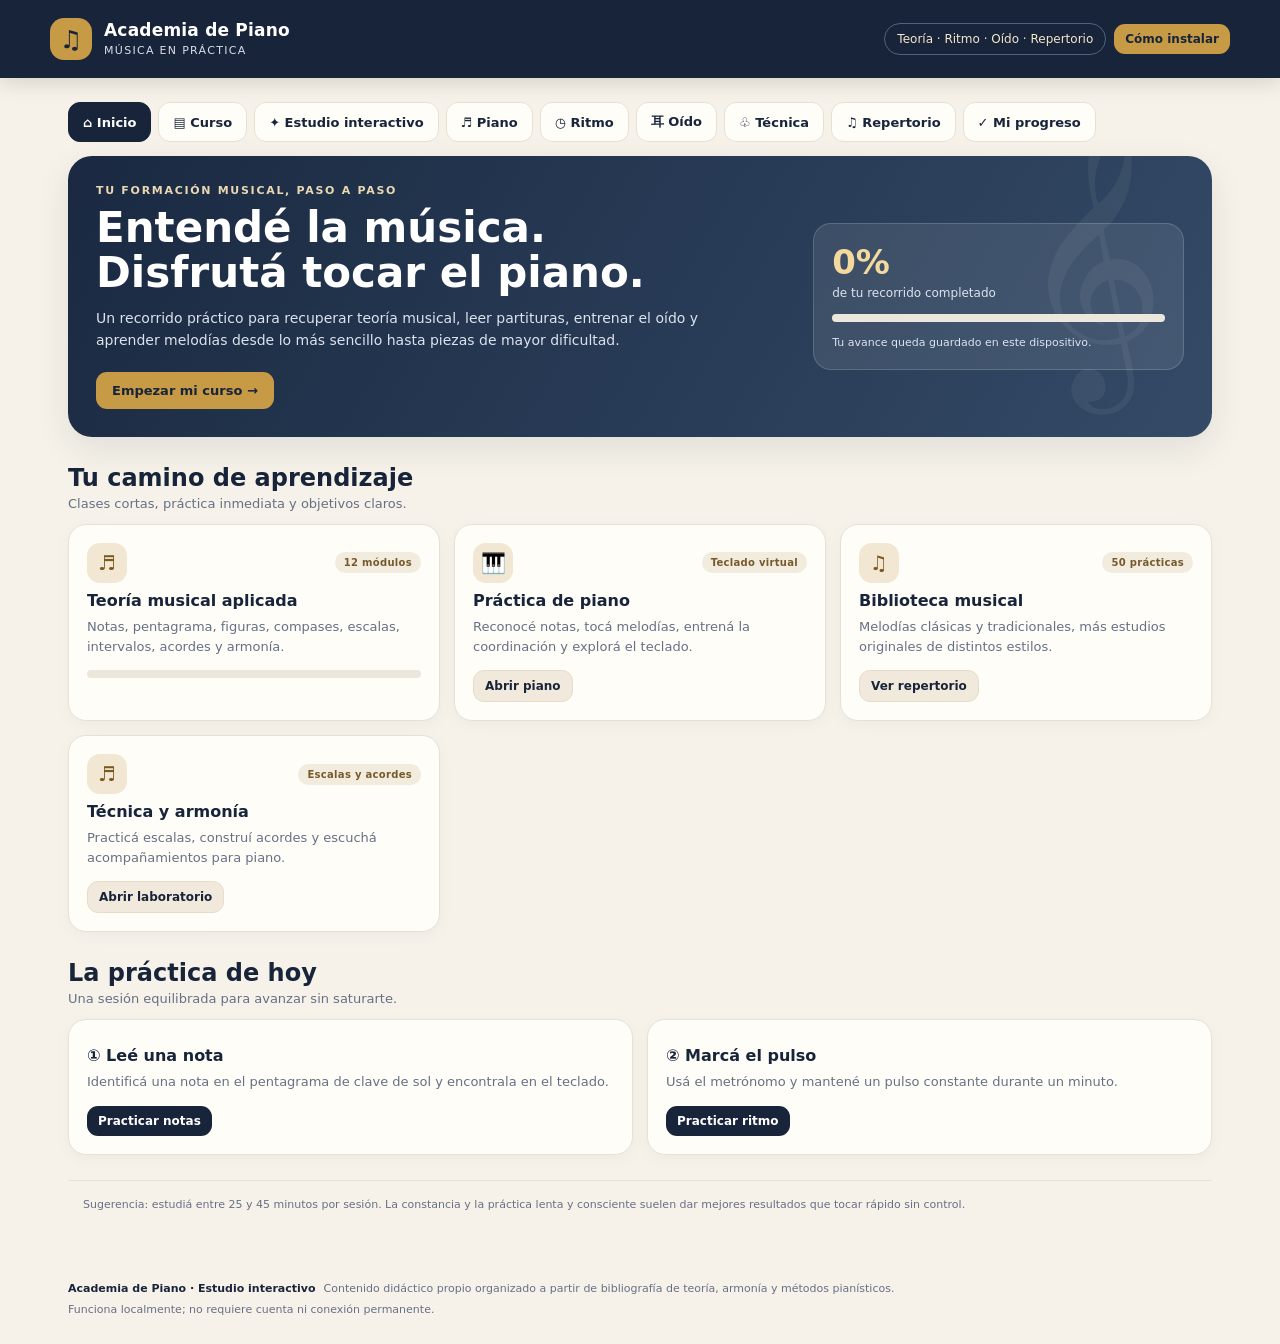
==== commit 7ffc4f13: "Actualización Academia de Piano PRO 3.7 Actualización integral de la Academia de Piano.  - Correcc" ====
--- a/index.html
+++ b/index.html
@@ -9,13 +9,13 @@
 <meta name="apple-mobile-web-app-title" content="Academia Piano">
 <link rel="icon" href="icon.svg" type="image/svg+xml">
 <link rel="apple-touch-icon" href="icon-192.png">
-<meta name="description" content="Curso interactivo de teoría musical y piano: lectura, ritmo, oído, teclado y repertorio progresivo.">
+<meta name="description" content="Academia integral de piano: teoría, técnica, repertorio y práctica guiada por manos con MIDI y teclado virtual.">
 <link rel="manifest" href="manifest.webmanifest">
-<script defer src="./app.js?v=3.1.0"></script>
-<script defer src="./extras.js?v=3.4.0"></script>
+<script defer src="./app.js?v=3.7.0"></script>
+<script defer src="./extras.js?v=3.7.0"></script>
 <title>Academia de Piano | Música en práctica</title>
 <meta name="application-name" content="Academia de Piano">
-<link rel="stylesheet" href="./styles.css?v=3.1.0">
+<link rel="stylesheet" href="./styles.css?v=3.7.0">
 </head>
 <body>
 <div class="orientation-gate" id="orientation-gate" role="dialog" aria-modal="true" aria-labelledby="orientation-title"><div class="orientation-card"><div class="rotate-symbol" aria-hidden="true">↻</div><p class="orientation-kicker">NOCTURNA · PIANO STUDIO</p><h2 id="orientation-title">Girá tu dispositivo</h2><p>El estudio interactivo está diseñado para usarse en posición horizontal.</p><span class="orientation-hint">La pantalla se adapta automáticamente</span></div></div>
@@ -91,6 +91,11 @@
             <span id="studio-lesson-text" class="lb-text" role="status"></span>
           </div>
           <div id="studioScore" class="learn-score" aria-label="Partitura sincronizada"></div>
+          <div class="finger-guide" aria-label="Guía de manos y digitación">
+            <span class="finger-hand rh"><b>MD</b> Mano derecha · azul</span>
+            <span class="finger-hand lh"><b>MI</b> Mano izquierda · verde</span>
+            <span class="finger-map"><b>1</b> Pulgar · <b>2</b> Índice · <b>3</b> Medio · <b>4</b> Anular · <b>5</b> Meñique</span>
+          </div>
           <div class="falling-stage">
             <canvas id="fallingNotesCanvas" aria-label="Notas de ambas manos descendiendo hacia el teclado"></canvas>
             <div class="execution-line"><span>LÍNEA DE IMPACTO</span></div>
--- a/styles.css
+++ b/styles.css
@@ -338,3 +338,124 @@
 .builder summary{cursor:pointer;font-weight:700}
 .builder input,.builder textarea,.builder select{width:100%;margin:6px 0;padding:6px;border-radius:8px;border:1px solid rgba(255,255,255,.2);background:rgba(255,255,255,.06);color:inherit;font:inherit}
 .builder .bd-row{display:flex;gap:6px}
+
+
+/* ===== 3.5 · Accesibilidad, tacto y estabilidad móvil ===== */
+:where(button, a, input, select, textarea, summary):focus-visible {
+  outline: 3px solid #72d9ff !important;
+  outline-offset: 3px;
+}
+button, [role="button"], .live-key, .studio-white, .studio-black {
+  -webkit-tap-highlight-color: transparent;
+  touch-action: manipulation;
+}
+@media (prefers-reduced-motion: reduce) {
+  *, *::before, *::after {
+    scroll-behavior: auto !important;
+    animation-duration: .01ms !important;
+    animation-iteration-count: 1 !important;
+    transition-duration: .01ms !important;
+  }
+}
+@media (orientation: landscape) and (max-height: 520px) {
+  .studio-hero { padding-top: 10px !important; padding-bottom: 10px !important; }
+  .studio-hero p { margin-block: 5px !important; }
+  #studio-learnbar { gap: 5px !important; }
+}
+
+
+/* ===== v3.6 · Guía explícita de manos y digitación ===== */
+.finger-guide {
+  display:flex; flex-wrap:wrap; align-items:center; gap:5px 12px;
+  padding:5px 9px; margin:3px 0 5px; border:1px solid rgba(144,164,190,.18);
+  border-radius:9px; background:rgba(7,17,30,.72); color:#c4d2e5;
+  font:700 9px/1.35 system-ui,sans-serif;
+}
+.finger-hand { white-space:nowrap; }
+.finger-hand b { display:inline-grid; place-items:center; min-width:22px; padding:2px 5px; border-radius:5px; color:#07111e; margin-right:4px; }
+.finger-hand.rh b { background:#38d8ff; }
+.finger-hand.lh b { background:#55e6a5; }
+.finger-map { color:#d6dfec; }
+.finger-map b { display:inline-grid; place-items:center; width:15px; height:15px; border-radius:50%; background:#d8e4f2; color:#0a1727; margin-left:3px; }
+.live-key[data-hand="right"][data-finger]::after { background:#087b9a; color:#fff; }
+.live-key[data-hand="left"][data-finger]::after { background:#08794f; color:#fff; }
+.live-key[data-hand="both"][data-finger]::after { background:linear-gradient(90deg,#087b9a 50%,#08794f 50%); color:#fff; }
+body.studio-fullscreen #studio .finger-guide { flex:0 0 auto; min-height:20px; padding:3px 7px; margin:1px 0 3px; gap:4px 8px; font-size:8px; }
+body.studio-fullscreen #studio .finger-map { font-size:8px; }
+body.studio-fullscreen #studio .engine-instruction { white-space:normal !important; }
+
+
+/* ===== v3.7 · Corrección del aviso de orientación en iPhone ===== */
+/* El aviso nunca debe ocupar espacio ni aparecer en Inicio/Curso. */
+.orientation-gate {
+  display: none !important;
+}
+body.studio-fullscreen .orientation-gate {
+  display: none !important;
+}
+@media (max-width: 800px) and (orientation: portrait) {
+  body.studio-fullscreen .orientation-gate {
+    display: flex !important;
+    position: fixed !important;
+    inset: 0 !important;
+    z-index: 100000 !important;
+    width: 100vw !important;
+    height: 100vh !important;
+    height: 100dvh !important;
+    align-items: center !important;
+    justify-content: center !important;
+    box-sizing: border-box !important;
+    padding: max(20px, env(safe-area-inset-top)) 22px max(20px, env(safe-area-inset-bottom)) !important;
+    overflow: auto !important;
+    background: rgba(5, 13, 25, .97) !important;
+    color: #f5f7fb !important;
+    text-align: center !important;
+  }
+  body.studio-fullscreen .orientation-card {
+    width: min(100%, 430px) !important;
+    margin: auto !important;
+    padding: 28px 22px !important;
+    border: 1px solid rgba(255,255,255,.14) !important;
+    border-radius: 22px !important;
+    background: linear-gradient(145deg, #1d304b, #0c192b) !important;
+    box-shadow: 0 24px 70px rgba(0,0,0,.4) !important;
+  }
+  body.studio-fullscreen .orientation-card h2 {
+    margin: 12px 0 !important;
+    font-size: clamp(25px, 7vw, 34px) !important;
+    line-height: 1.12 !important;
+    color: #fff !important;
+  }
+  body.studio-fullscreen .orientation-card p {
+    font-size: 16px !important;
+    line-height: 1.5 !important;
+    color: #d7e1ef !important;
+  }
+  body.studio-fullscreen .orientation-card .orientation-kicker {
+    font-size: 11px !important;
+    letter-spacing: .14em !important;
+    color: #e4bd70 !important;
+  }
+  body.studio-fullscreen .orientation-hint {
+    display: inline-block !important;
+    margin-top: 12px !important;
+    font-size: 12px !important;
+    color: #aebed2 !important;
+  }
+  body.studio-fullscreen .rotate-symbol {
+    font-size: 54px !important;
+    color: #e0b45c !important;
+  }
+}
+/* Mantener la navegación horizontal utilizable en teléfonos sin ensanchar la página. */
+@media (max-width: 700px) {
+  .nav {
+    max-width: 100%;
+    overflow-x: auto;
+    overflow-y: hidden;
+    -webkit-overflow-scrolling: touch;
+    scrollbar-width: none;
+  }
+  .nav::-webkit-scrollbar { display: none; }
+  .shell, main { min-width: 0; }
+}
